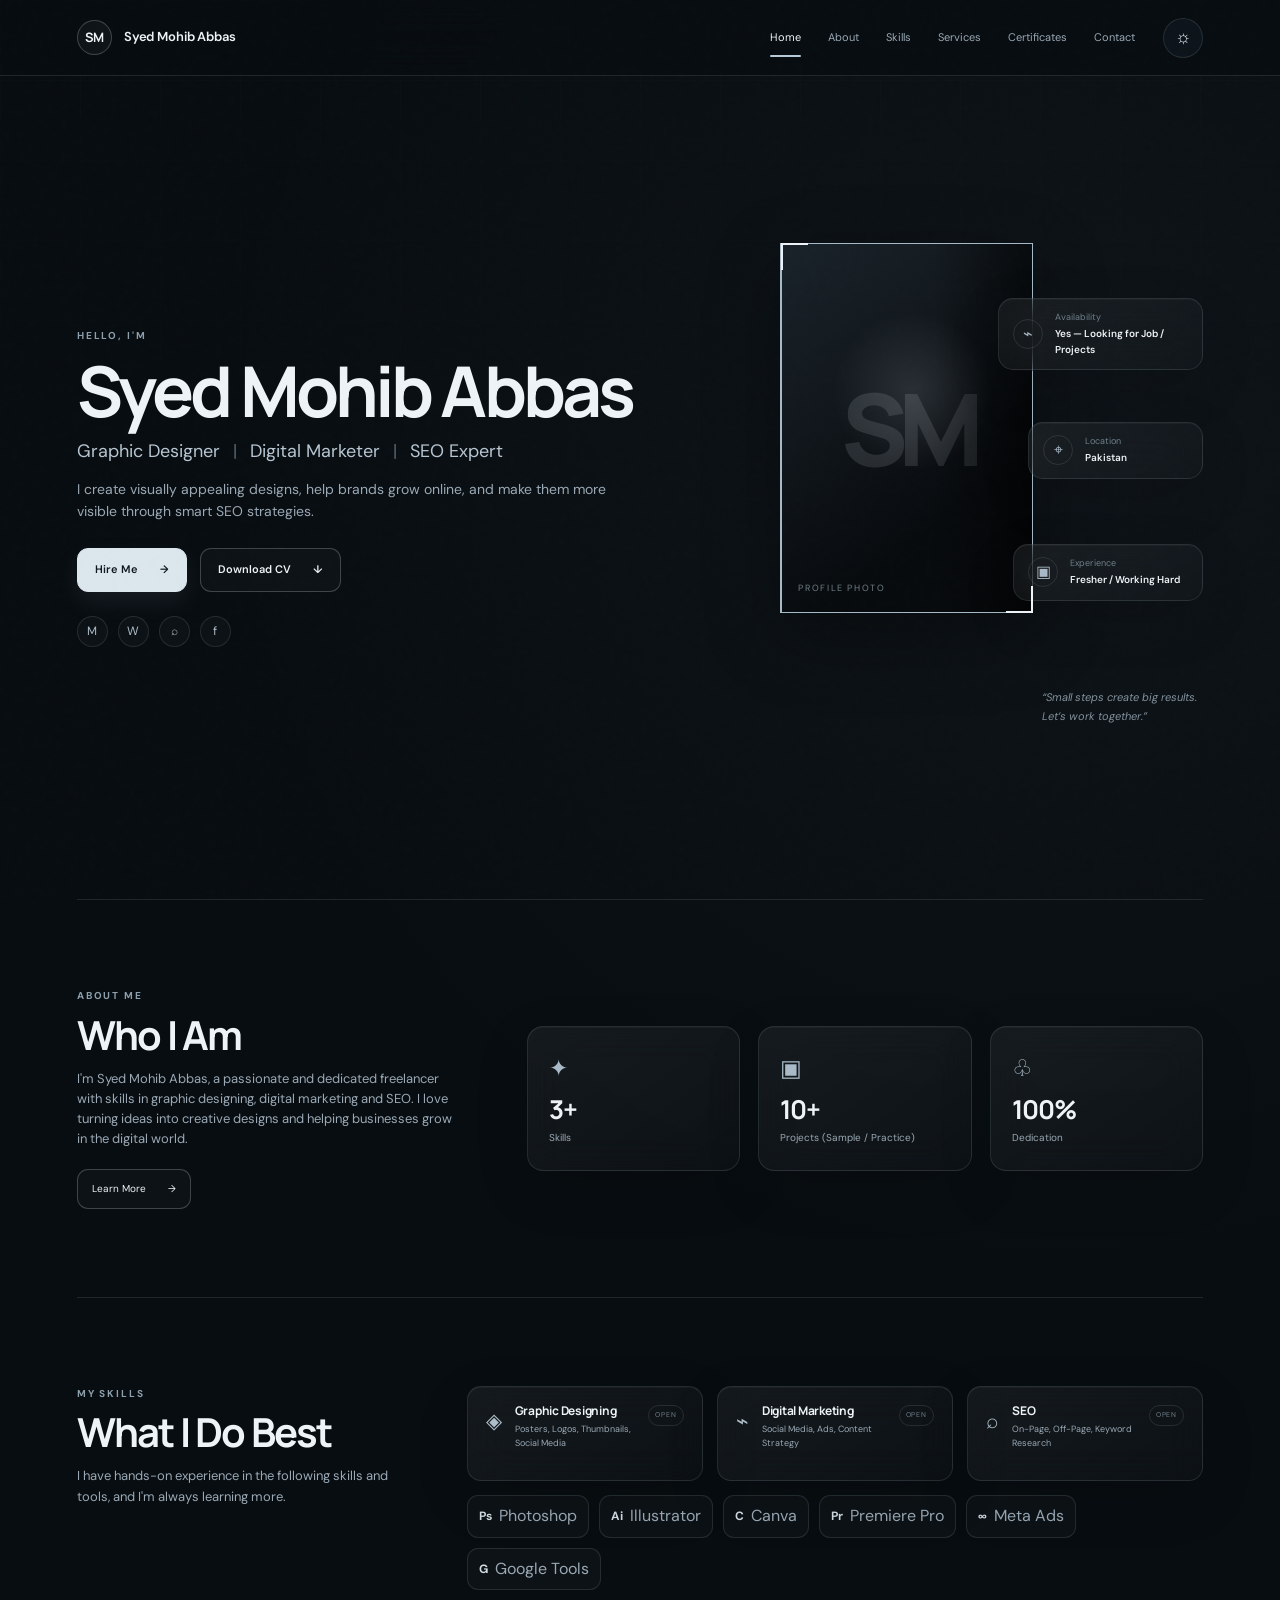
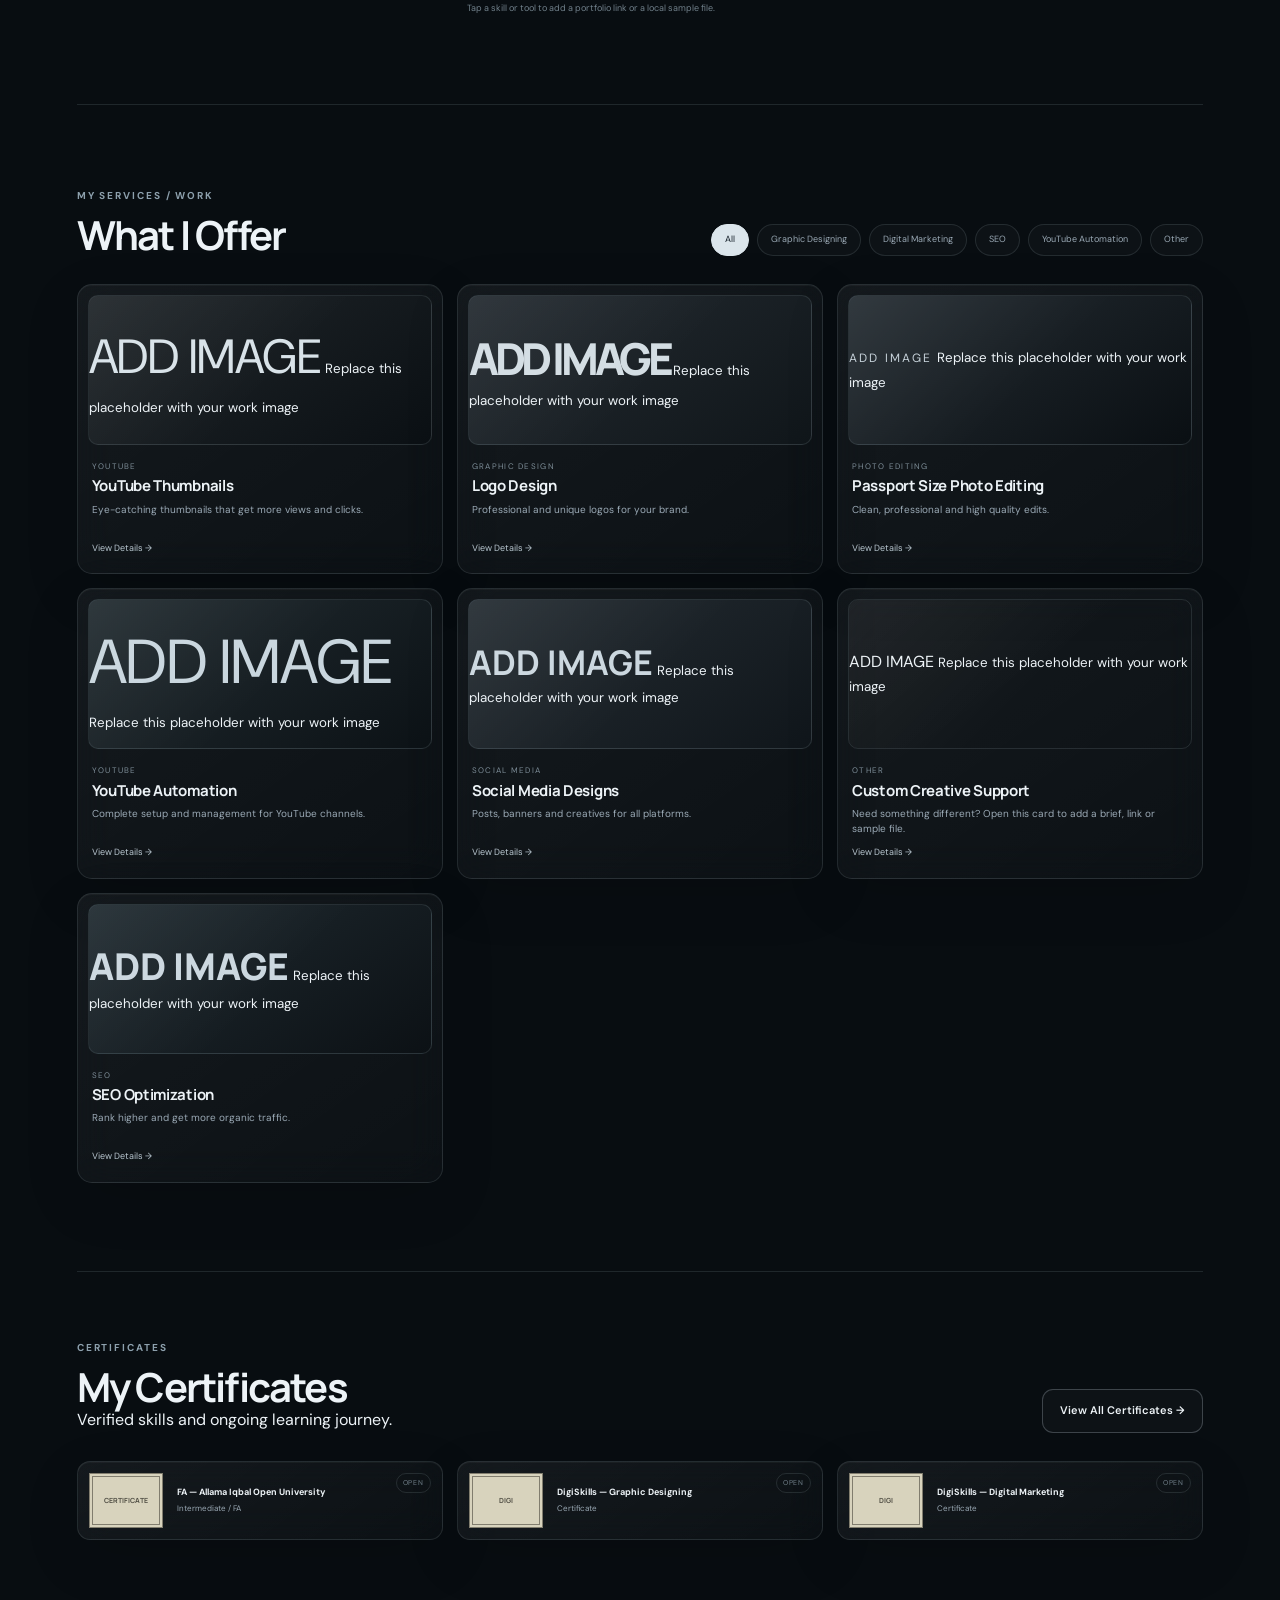
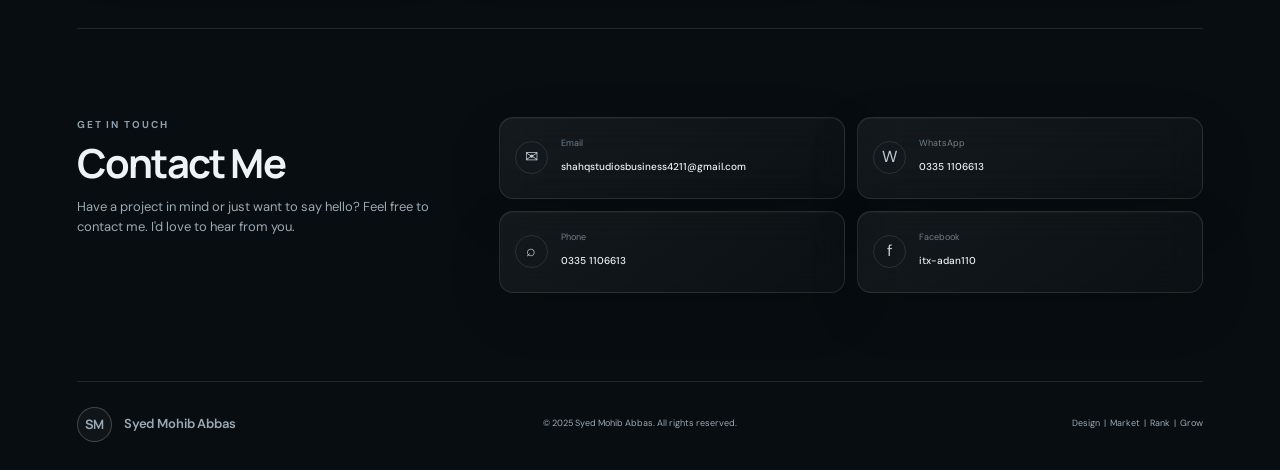
==== index.html @ 64a9a439 "Add files via upload" ====
<!DOCTYPE html>
<html lang="en">
<head>
  <meta charset="UTF-8">
  <meta name="viewport" content="width=device-width, initial-scale=1.0">
  <meta name="description" content="Syed Mohib Abbas — Graphic Designer, Digital Marketer and SEO Expert.">
  <title>Syed Mohib Abbas — Portfolio</title>
  <link rel="preconnect" href="https://fonts.googleapis.com">
  <link rel="preconnect" href="https://fonts.gstatic.com" crossorigin>
  <link href="https://fonts.googleapis.com/css2?family=DM+Sans:wght@400;500;600;700&family=Manrope:wght@500;600;700;800&display=swap" rel="stylesheet">
  <link rel="stylesheet" href="style.css">
</head>
<body>
  <div class="page-noise" aria-hidden="true"></div>

  <header class="site-header" id="top">
    <a class="brand" href="#home" aria-label="Syed Mohib Abbas home">
      <span class="brand-mark">SM</span>
      <span class="brand-name">Syed Mohib Abbas</span>
    </a>

    <nav class="nav" aria-label="Primary navigation">
      <a class="nav-link active" href="#home">Home</a>
      <a class="nav-link" href="#about">About</a>
      <a class="nav-link" href="#skills">Skills</a>
      <a class="nav-link" href="#services">Services</a>
      <a class="nav-link" href="#certificates">Certificates</a>
      <a class="nav-link" href="#contact">Contact</a>
    </nav>

    <button class="theme-toggle magnetic" type="button" aria-label="Switch theme" aria-pressed="false">
      <span class="theme-icon" aria-hidden="true">☼</span>
    </button>

    <button class="menu-toggle" type="button" aria-label="Open menu" aria-expanded="false">
      <span></span><span></span><span></span>
    </button>
  </header>

  <main>
    <section class="hero section" id="home">
      <div class="hero-copy reveal">
        <p class="eyebrow">HELLO, I'M</p>
        <h1>Syed Mohib Abbas</h1>
        <p class="hero-role">Graphic Designer <span>|</span> Digital Marketer <span>|</span> SEO Expert</p>
        <p class="hero-text">
          I create visually appealing designs, help brands grow online,
          and make them more visible through smart SEO strategies.
        </p>

        <div class="hero-actions">
          <a class="btn btn-primary magnetic" href="#contact">Hire Me <span>→</span></a>
          <button class="btn btn-ghost magnetic" id="downloadCV" type="button">Download CV <span>↓</span></button>
        </div>

        <div class="social-row">
          <a class="social magnetic" href="mailto:shahqstudiosbusiness4211@gmail.com" aria-label="Email">M</a>
          <a class="social magnetic" href="https://wa.me/923351106613" target="_blank" rel="noopener" aria-label="WhatsApp">W</a>
          <a class="social magnetic" href="tel:+923351106613" aria-label="Phone">⌕</a>
          <a class="social magnetic" href="https://www.facebook.com/itx-adan110" target="_blank" rel="noopener" aria-label="Facebook">f</a>
        </div>
      </div>

      <div class="hero-visual reveal">
        <div class="portrait-frame">
          <div class="portrait">
            <div class="portrait-initials">SM</div>
            
            <span>PROFILE PHOTO</span>
          </div>
        </div>

        <div class="availability-card glass">
          <div class="mini-icon">⌁</div>
          <div><small>Availability</small><strong>Yes — Looking for Job / Projects</strong></div>
        </div>

        <div class="info-card location glass">
          <div class="mini-icon">⌖</div>
          <div><small>Location</small><strong>Pakistan</strong></div>
        </div>

        <div class="info-card experience glass">
          <div class="mini-icon">▣</div>
          <div><small>Experience</small><strong>Fresher / Working Hard</strong></div>
        </div>

        <p class="quote">“Small steps create big results.<br>Let’s work together.”</p>
      </div>
    </section>

    <section class="section split-section" id="about">
      <div class="section-intro reveal">
        <p class="eyebrow">ABOUT ME</p>
        <h2>Who I Am</h2>
        <p>
          I'm Syed Mohib Abbas, a passionate and dedicated freelancer with
          skills in graphic designing, digital marketing and SEO. I love
          turning ideas into creative designs and helping businesses grow
          in the digital world.
        </p>
        <button class="text-button magnetic" id="learnMore" type="button">Learn More <span>→</span></button>
      </div>

      <div class="stats-grid">
        <article class="stat-card glass reveal">
          <span class="stat-icon">✦</span>
          <strong>3+</strong>
          <small>Skills</small>
        </article>
        <article class="stat-card glass reveal">
          <span class="stat-icon">▣</span>
          <strong>10+</strong>
          <small>Projects (Sample / Practice)</small>
        </article>
        <article class="stat-card glass reveal">
          <span class="stat-icon">♧</span>
          <strong>100%</strong>
          <small>Dedication</small>
        </article>
      </div>
    </section>

    <section class="section skills-section" id="skills">
      <div class="section-intro reveal">
        <p class="eyebrow">MY SKILLS</p>
        <h2>What I Do Best</h2>
        <p>I have hands-on experience in the following skills and tools, and I'm always learning more.</p>
      </div>

      <div class="skills-content">
        <div class="skill-main-grid">
          <article class="skill-card glass reveal skill-action" tabindex="0" role="button" data-skill="Graphic Designing" data-skill-description="Create professional logos, thumbnails, posters and social media creatives." data-skill-link="" data-skill-file="">
            <span class="skill-symbol">◈</span>
            <div><h3>Graphic Designing</h3><p>Posters, Logos, Thumbnails, Social Media</p></div>
          </article>
          <article class="skill-card glass reveal skill-action" tabindex="0" role="button" data-skill="Digital Marketing" data-skill-description="Plan social media, advertising and content workflows for practical brand growth." data-skill-link="" data-skill-file="">
            <span class="skill-symbol">⌁</span>
            <div><h3>Digital Marketing</h3><p>Social Media, Ads, Content Strategy</p></div>
          </article>
          <article class="skill-card glass reveal skill-action" tabindex="0" role="button" data-skill="SEO" data-skill-description="Work with on-page SEO, off-page basics, keyword research and search visibility." data-skill-link="" data-skill-file="">
            <span class="skill-symbol">⌕</span>
            <div><h3>SEO</h3><p>On-Page, Off-Page, Keyword Research</p></div>
          </article>
        </div>

        <div class="tool-list reveal" aria-label="Tools">
          <button class="tool-chip tool-action" type="button" data-tool="Photoshop"><b>Ps</b> Photoshop</button>
          <button class="tool-chip tool-action" type="button" data-tool="Illustrator"><b>Ai</b> Illustrator</button>
          <button class="tool-chip tool-action" type="button" data-tool="Canva"><b>C</b> Canva</button>
          <button class="tool-chip tool-action" type="button" data-tool="Premiere Pro"><b>Pr</b> Premiere Pro</button>
          <button class="tool-chip tool-action" type="button" data-tool="Meta Ads"><b>∞</b> Meta Ads</button>
          <button class="tool-chip tool-action" type="button" data-tool="Google Tools"><b>G</b> Google Tools</button>
        </div>
        <div class="skills-note reveal">Tap a skill or tool to add a portfolio link or a local sample file.</div>
        </div>
      </div>
    </section>

    <section class="section services-section" id="services">
      <div class="section-heading reveal">
        <div>
          <p class="eyebrow">MY SERVICES / WORK</p>
          <h2>What I Offer</h2>
        </div>
        <div class="filter-row" role="tablist" aria-label="Service filters">
          <button class="filter active magnetic" data-filter="all">All</button>
          <button class="filter magnetic" data-filter="graphic">Graphic Designing</button>
          <button class="filter magnetic" data-filter="marketing">Digital Marketing</button>
          <button class="filter magnetic" data-filter="seo">SEO</button>
          <button class="filter magnetic" data-filter="youtube">YouTube Automation</button>
          <button class="filter magnetic" data-filter="other">Other</button>
        </div>
      </div>

      <div class="service-grid">
        <article class="service-card glass reveal" data-category="youtube">
          <div class="service-media youtube-media" data-image-slot="assets/services/youtube-thumbnails.jpg">
            <div class="media-placeholder">
              <span>ADD IMAGE</span>
              <small>Replace this placeholder with your work image</small>
            </div>
          </div>
          <p class="card-label">YOUTUBE</p>
          <h3>YouTube Thumbnails</h3>
          <p>Eye-catching thumbnails that get more views and clicks.</p>
          <button class="card-link magnetic" data-service="YouTube Thumbnails">View Details →</button>
        </article>

        <article class="service-card glass reveal" data-category="graphic">
          <div class="service-media logo-media" data-image-slot="assets/services/logo-design.jpg">
            <div class="media-placeholder">
              <span>ADD IMAGE</span>
              <small>Replace this placeholder with your work image</small>
            </div>
          </div>
          <p class="card-label">GRAPHIC DESIGN</p>
          <h3>Logo Design</h3>
          <p>Professional and unique logos for your brand.</p>
          <button class="card-link magnetic" data-service="Logo Design">View Details →</button>
        </article>

        <article class="service-card glass reveal" data-category="graphic">
          <div class="service-media portrait-media" data-image-slot="assets/services/photo-editing.jpg">
            <div class="media-placeholder">
              <span>ADD IMAGE</span>
              <small>Replace this placeholder with your work image</small>
            </div>
          </div>
          <p class="card-label">PHOTO EDITING</p>
          <h3>Passport Size Photo Editing</h3>
          <p>Clean, professional and high quality edits.</p>
          <button class="card-link magnetic" data-service="Passport Size Photo Editing">View Details →</button>
        </article>

        <article class="service-card glass reveal" data-category="youtube">
          <div class="service-media automation-media" data-image-slot="assets/services/youtube-automation.jpg">
            <div class="media-placeholder">
              <span>ADD IMAGE</span>
              <small>Replace this placeholder with your work image</small>
            </div>
          </div>
          <p class="card-label">YOUTUBE</p>
          <h3>YouTube Automation</h3>
          <p>Complete setup and management for YouTube channels.</p>
          <button class="card-link magnetic" data-service="YouTube Automation">View Details →</button>
        </article>

        <article class="service-card glass reveal" data-category="marketing">
          <div class="service-media social-media" data-image-slot="assets/services/social-media-designs.jpg">
            <div class="media-placeholder">
              <span>ADD IMAGE</span>
              <small>Replace this placeholder with your work image</small>
            </div>
          </div>
          <p class="card-label">SOCIAL MEDIA</p>
          <h3>Social Media Designs</h3>
          <p>Posts, banners and creatives for all platforms.</p>
          <button class="card-link magnetic" data-service="Social Media Designs">View Details →</button>
        </article>

        <article class="service-card glass reveal" data-category="other">
          <div class="service-media other-media" data-image-slot="assets/services/custom-creative.jpg">
            <div class="media-placeholder">
              <span>ADD IMAGE</span>
              <small>Replace this placeholder with your work image</small>
            </div>
          </div>
          <p class="card-label">OTHER</p>
          <h3>Custom Creative Support</h3>
          <p>Need something different? Open this card to add a brief, link or sample file.</p>
          <button class="card-link magnetic" data-service="Custom Creative Support">View Details →</button>
        </article>

        <article class="service-card glass reveal" data-category="seo">
          <div class="service-media seo-media" data-image-slot="assets/services/seo-optimization.jpg">
            <div class="media-placeholder">
              <span>ADD IMAGE</span>
              <small>Replace this placeholder with your work image</small>
            </div>
          </div>
          <p class="card-label">SEO</p>
          <h3>SEO Optimization</h3>
          <p>Rank higher and get more organic traffic.</p>
          <button class="card-link magnetic" data-service="SEO Optimization">View Details →</button>
        </article>
      </div>
    </section>

    <section class="section certificates-section" id="certificates">
      <div class="section-heading reveal">
        <div>
          <p class="eyebrow">CERTIFICATES</p>
          <h2>My Certificates</h2>
          <p>Verified skills and ongoing learning journey.</p>
        </div>
        <button class="btn btn-ghost magnetic" id="viewCertificates" type="button">View All Certificates →</button>
      </div>

      <div class="certificate-grid">
        <article class="certificate glass reveal certificate-action" tabindex="0" role="button" data-certificate="FA — Allama Iqbal Open University" data-certificate-info="Intermediate / FA" data-file="assets/certificates/fa-allama-iqbal-open-university.jpg"><div class="certificate-paper">CERTIFICATE</div><div><b>FA — Allama Iqbal Open University</b><small>Intermediate / FA</small></div></article>
        <article class="certificate glass reveal certificate-action" tabindex="0" role="button" data-certificate="DigiSkills — Graphic Designing" data-certificate-info="Graphic Designing" data-file="assets/certificates/digiskills-graphic-designing.jpg"><div class="certificate-paper">DIGI</div><div><b>DigiSkills — Graphic Designing</b><small>Certificate</small></div></article>
        <article class="certificate glass reveal certificate-action" tabindex="0" role="button" data-certificate="DigiSkills — Digital Marketing" data-certificate-info="Digital Marketing" data-file="assets/certificates/digiskills-digital-marketing.jpg"><div class="certificate-paper">DIGI</div><div><b>DigiSkills — Digital Marketing</b><small>Certificate</small></div></article>
      </div>
    </section>

    <section class="section contact-section" id="contact">
      <div class="section-intro reveal">
        <p class="eyebrow">GET IN TOUCH</p>
        <h2>Contact Me</h2>
        <p>Have a project in mind or just want to say hello? Feel free to contact me. I'd love to hear from you.</p>
      </div>

      <div class="contact-list">
        <a class="contact-item glass magnetic reveal" href="mailto:shahqstudiosbusiness4211@gmail.com">
          <span class="contact-icon">✉</span><span><small>Email</small><b>shahqstudiosbusiness4211@gmail.com</b></span>
        </a>
        <a class="contact-item glass magnetic reveal" href="https://wa.me/923351106613" target="_blank" rel="noopener">
          <span class="contact-icon">W</span><span><small>WhatsApp</small><b>0335 1106613</b></span>
        </a>
        <a class="contact-item glass magnetic reveal" href="tel:+923351106613">
          <span class="contact-icon">⌕</span><span><small>Phone</small><b>0335 1106613</b></span>
        </a>
        <a class="contact-item glass magnetic reveal" href="https://www.facebook.com/itx-adan110" target="_blank" rel="noopener">
          <span class="contact-icon">f</span><span><small>Facebook</small><b>itx-adan110</b></span>
        </a>
      </div>
    </section>
    <input id="hiddenFileInput" type="file" hidden>
  </main>

  <footer class="footer">
    <a class="brand" href="#top"><span class="brand-mark">SM</span><span class="brand-name">Syed Mohib Abbas</span></a>
    <p>© 2025 Syed Mohib Abbas. All rights reserved.</p>
    <span>Design&nbsp; | &nbsp;Market&nbsp; | &nbsp;Rank&nbsp; | &nbsp;Grow</span>
  </footer>

  <button class="back-top magnetic" type="button" aria-label="Back to top">↑</button>

  <div class="modal" id="serviceModal" aria-hidden="true">
    <div class="modal-backdrop"></div>
    <div class="modal-box glass portfolio-viewer-box" role="dialog" aria-modal="true">
      <button class="modal-close" type="button" aria-label="Close">×</button>
      <p class="eyebrow" id="modalKicker">SERVICE</p>
      <h2 id="modalTitle">Service</h2>
      <p id="modalText">Explore the available work, links and files.</p>
      <div id="modalSubsections" class="modal-subsections"></div>
      <div id="modalResources" class="resource-actions"></div>
    </div>
  </div>

  <div class="modal" id="certificateModal" aria-hidden="true">
    <div class="modal-backdrop"></div>
    <div class="modal-box glass certificate-modal-box" role="dialog" aria-modal="true">
      <button class="modal-close" type="button" aria-label="Close">×</button>
      <p class="eyebrow">CERTIFICATES</p>
      <h2>Certificate Gallery</h2>
      <p>Tap a certificate to open it. Replace the placeholder file path in the HTML with your own certificate.</p>
      <div class="certificate-gallery" id="certificateGallery"></div>
    </div>
  </div>

  <div class="modal" id="fileViewerModal" aria-hidden="true">
    <div class="modal-backdrop"></div>
    <div class="modal-box glass file-viewer-box" role="dialog" aria-modal="true">
      <button class="modal-close" type="button" aria-label="Close">×</button>
      <p class="eyebrow" id="fileViewerKicker">PORTFOLIO FILE</p>
      <h2 id="fileViewerTitle">Preview</h2>
      <div id="fileViewerBody" class="file-viewer-body"></div>
      <div class="modal-actions"><a class="btn btn-primary" id="fileOpenExternal" href="#" target="_blank" rel="noopener">Open original ↗</a></div>
    </div>
  </div>

  <script src="script.js"></script>

</body>
</html>
---- style.css ----
:root{
  --bg:#080d11;
  --bg-soft:#0d141a;
  --surface:rgba(18,27,34,.66);
  --surface-strong:rgba(20,30,38,.88);
  --line:rgba(194,211,224,.13);
  --line-strong:rgba(211,226,238,.24);
  --text:#edf3f7;
  --muted:#9aa9b5;
  --muted-2:#71808b;
  --accent:#b8c9d7;
  --accent-strong:#dbe7ef;
  --shadow:0 22px 70px rgba(0,0,0,.32);
  --radius:18px;
  --ease:cubic-bezier(.22,.75,.2,1);
}
[data-theme="light"]{
  --bg:#edf0f2;
  --bg-soft:#e5e9ec;
  --surface:rgba(255,255,255,.62);
  --surface-strong:rgba(255,255,255,.9);
  --line:rgba(20,31,39,.12);
  --line-strong:rgba(20,31,39,.22);
  --text:#11191f;
  --muted:#53616b;
  --muted-2:#71808a;
  --accent:#41515d;
  --accent-strong:#17232c;
  --shadow:0 22px 60px rgba(20,30,35,.13);
}
*{box-sizing:border-box;margin:0;padding:0}
html{scroll-behavior:smooth}
body{
  min-height:100vh;
  background:
    radial-gradient(circle at 82% 12%,rgba(157,179,195,.045),transparent 25%),
    var(--bg);
  color:var(--text);
  font-family:"DM Sans",sans-serif;
  line-height:1.55;
  overflow-x:hidden;
  transition:background .5s ease,color .5s ease;
}
body::before{
  content:"";
  position:fixed;inset:0;pointer-events:none;z-index:-2;
  background-image:linear-gradient(rgba(255,255,255,.012) 1px,transparent 1px),linear-gradient(90deg,rgba(255,255,255,.012) 1px,transparent 1px);
  background-size:80px 80px;
  mask-image:linear-gradient(to bottom,black,transparent 80%);
}
.page-noise{position:fixed;inset:0;pointer-events:none;opacity:.035;z-index:50;background-image:url("data:image/svg+xml,%3Csvg viewBox='0 0 160 160' xmlns='http://www.w3.org/2000/svg'%3E%3Cfilter id='n'%3E%3CfeTurbulence type='fractalNoise' baseFrequency='.8' numOctaves='4' stitchTiles='stitch'/%3E%3C/filter%3E%3Crect width='100%25' height='100%25' filter='url(%23n)' opacity='.35'/%3E%3C/svg%3E")}
a{text-decoration:none;color:inherit}
button{font:inherit;color:inherit}
.site-header{
  position:sticky;top:0;z-index:40;height:76px;
  display:flex;align-items:center;gap:28px;
  padding:0 max(6vw,32px);
  border-bottom:1px solid var(--line);
  background:rgba(8,13,17,.78);
  backdrop-filter:blur(20px);
}
[data-theme="light"] .site-header{background:rgba(237,240,242,.78)}
.brand{display:flex;align-items:center;gap:12px;white-space:nowrap}
.brand-mark{
  width:35px;height:35px;border-radius:50%;
  display:grid;place-items:center;
  border:1px solid var(--line-strong);
  background:rgba(255,255,255,.035);
  font:700 13px/1 "Manrope",sans-serif;
  letter-spacing:-.04em;
}
.brand-name{font-size:13px;font-weight:600;letter-spacing:-.01em}
.nav{margin-left:auto;display:flex;align-items:center;gap:27px}
.nav-link{position:relative;font-size:11px;color:var(--muted);padding:28px 0;transition:color .25s ease}
.nav-link:hover,.nav-link.active{color:var(--text)}
.nav-link.active::after{content:"";position:absolute;left:0;right:0;bottom:17px;height:2px;border-radius:99px;background:var(--accent)}
.theme-toggle,.menu-toggle{
  border:1px solid var(--line);background:var(--surface);backdrop-filter:blur(14px);
  cursor:pointer;transition:transform .3s var(--ease),border-color .3s ease,background .3s ease;
}
.theme-toggle{width:40px;height:40px;border-radius:50%;display:grid;place-items:center;font-size:18px}
.theme-toggle:hover{border-color:var(--line-strong);transform:rotate(12deg) translateY(-2px)}
.theme-icon{display:block;transition:transform .45s var(--ease)}
.menu-toggle{display:none;width:42px;height:42px;border-radius:12px;padding:10px}
.menu-toggle span{display:block;height:1px;background:var(--text);margin:5px 0}
.section{width:min(1180px,88%);margin:0 auto;padding:88px 0;border-bottom:1px solid var(--line)}
.hero{min-height:calc(100vh - 76px);display:grid;grid-template-columns:1.08fr .92fr;align-items:center;gap:70px;padding-top:70px;padding-bottom:70px}
.eyebrow{font-size:10px;letter-spacing:.19em;color:#8da0ad;font-weight:700;margin-bottom:9px}
h1,h2,h3{font-family:"Manrope",sans-serif;line-height:1.08}
h1{font-size:clamp(42px,6vw,70px);letter-spacing:-.055em;margin-bottom:10px}
h2{font-size:clamp(28px,3.4vw,40px);letter-spacing:-.045em}
h3{font-size:15px;letter-spacing:-.02em}
.hero-role{font-size:18px;color:#b7c6d2;margin-bottom:13px}
.hero-role span{color:#53626d;margin:0 8px}
.hero-text{max-width:590px;color:var(--muted);font-size:14px}
.hero-actions{display:flex;gap:13px;margin-top:25px}
.btn,.text-button,.card-link{
  display:inline-flex;align-items:center;justify-content:center;gap:22px;
  border-radius:11px;cursor:pointer;transition:transform .25s var(--ease),border-color .25s ease,background .25s ease,box-shadow .25s ease;
}
.btn{min-height:44px;padding:0 17px;border:1px solid var(--line-strong);font-size:11px;font-weight:600}
.btn-primary{background:#dce7ed;color:#11191f;border-color:#dce7ed;box-shadow:0 10px 25px rgba(191,211,224,.08)}
.btn-primary:hover{transform:translateY(-3px);box-shadow:0 15px 32px rgba(191,211,224,.14)}
.btn-ghost{background:rgba(255,255,255,.025)}
.btn-ghost:hover,.text-button:hover{background:rgba(255,255,255,.055);border-color:var(--line-strong);transform:translateY(-3px)}
.btn:active,.text-button:active,.card-link:active,.magnetic:active{transform:scale(.96)}
.social-row{display:flex;gap:10px;margin-top:24px}
.social{width:31px;height:31px;border-radius:50%;border:1px solid var(--line);display:grid;place-items:center;color:#aebdc8;background:rgba(255,255,255,.025);font-size:12px;transition:all .25s var(--ease)}
.social:hover{border-color:var(--line-strong);color:var(--text);transform:translateY(-4px);background:rgba(255,255,255,.06)}
.hero-visual{position:relative;min-height:500px}
.portrait-frame{
  position:absolute;top:5px;left:13%;width:52%;height:74%;
  border:1px solid #a7bac8;border-left-width:2px;
  box-shadow:var(--shadow);
}
.portrait-frame::before,.portrait-frame::after{content:"";position:absolute;width:25px;height:25px;border-color:var(--accent-strong);z-index:2}
.portrait-frame::before{top:-1px;left:-1px;border-top:2px solid;border-left:2px solid}
.portrait-frame::after{bottom:-1px;right:-1px;border-bottom:2px solid;border-right:2px solid}
.portrait{height:100%;display:grid;place-items:center;background:linear-gradient(145deg,#1a232a,#080b0e 72%);overflow:hidden;position:relative}
.portrait::after{content:"";position:absolute;inset:0;background:radial-gradient(circle at 52% 40%,rgba(210,224,233,.13),transparent 31%),linear-gradient(90deg,transparent 60%,rgba(0,0,0,.55))}
.portrait-initials{font:800 100px/1 "Manrope";color:rgba(225,235,241,.13);letter-spacing:-.1em}
.portrait span{position:absolute;bottom:16px;left:16px;font-size:9px;letter-spacing:.18em;color:#71808b;z-index:3}
.glass{
  background:linear-gradient(145deg,rgba(255,255,255,.055),rgba(255,255,255,.018));
  border:1px solid var(--line);
  box-shadow:0 18px 55px rgba(0,0,0,.12),inset 0 1px 0 rgba(255,255,255,.035);
  backdrop-filter:blur(18px);
  -webkit-backdrop-filter:blur(18px);
}
.availability-card,.info-card{position:absolute;display:flex;gap:12px;align-items:center;padding:12px 14px;border-radius:15px}
.availability-card{top:60px;right:0;width:205px}
.location{top:184px;right:0;width:175px}
.experience{top:306px;right:0;width:190px}
.mini-icon{width:30px;height:30px;flex:0 0 30px;border-radius:50%;display:grid;place-items:center;border:1px solid var(--line);color:#a9bac6}
.info-card small,.availability-card small,.contact-item small{display:block;color:#6f808c;font-size:9px;margin-bottom:2px}
.info-card strong,.availability-card strong{display:block;font-size:10px;font-weight:600}
.quote{position:absolute;right:6px;bottom:12px;color:#83929d;font-size:11px;font-style:italic;line-height:1.7}
.split-section{display:grid;grid-template-columns:.9fr 1.6fr;gap:70px;align-items:center}
.section-intro>p:not(.eyebrow){max-width:510px;color:var(--muted);font-size:13px;margin-top:13px}
.text-button{margin-top:20px;border:1px solid var(--line-strong);background:rgba(255,255,255,.025);padding:11px 14px;font-size:10px}
.stats-grid{display:grid;grid-template-columns:repeat(3,1fr);gap:18px}
.stat-card{min-height:145px;border-radius:16px;padding:21px;display:flex;flex-direction:column;justify-content:center}
.stat-icon{font-size:23px;color:#a8bac7;margin-bottom:10px}
.stat-card strong{font:700 26px/1 "Manrope";letter-spacing:-.04em}
.stat-card small{color:var(--muted);font-size:10px;margin-top:8px}
.skills-section{display:grid;grid-template-columns:.75fr 1.65fr;gap:55px}
.skill-main-grid{display:grid;grid-template-columns:repeat(3,1fr);gap:14px}
.skill-card{min-height:95px;border-radius:14px;padding:18px;display:flex;gap:13px;align-items:flex-start;transition:transform .35s var(--ease),border-color .3s ease}
.skill-card:hover,.service-card:hover,.certificate:hover,.contact-item:hover,.stat-card:hover{transform:translateY(-6px);border-color:var(--line-strong)}
.skill-symbol{font-size:21px;color:#aebfca}
.skill-card h3{font-size:12px;margin-bottom:5px}
.skill-card p{font-size:9px;color:var(--muted)}
.tool-list{display:flex;flex-wrap:wrap;gap:10px;margin-top:14px}
.tool-chip{display:flex;align-items:center;gap:7px;border:1px solid var(--line);background:rgba(255,255,255,.025);border-radius:11px;padding:8px 11px;font-size:10px;color:var(--muted);transition:all .25s ease}
.tool-chip:hover{border-color:var(--line-strong);color:var(--text);transform:translateY(-2px)}
.tool-chip b{font-size:12px;color:#d2dde4}
.services-section{padding-top:83px}
.section-heading{display:flex;justify-content:space-between;align-items:flex-end;gap:30px;margin-bottom:28px}
.filter-row{display:flex;flex-wrap:wrap;justify-content:flex-end;gap:8px}
.filter{border:1px solid var(--line);background:rgba(255,255,255,.025);color:var(--muted);border-radius:999px;padding:8px 13px;font-size:9px;cursor:pointer;transition:all .25s ease}
.filter:hover,.filter.active{color:#152029;background:#dbe5eb;border-color:#dbe5eb}
.service-grid{display:grid;grid-template-columns:repeat(3,1fr);gap:14px}
.service-card{border-radius:15px;padding:10px 10px 15px;overflow:hidden;transition:transform .4s var(--ease),border-color .3s ease,opacity .3s ease}
.service-card.is-hidden{display:none}
.service-media{height:150px;border-radius:10px;display:grid;place-items:center;margin-bottom:15px;overflow:hidden;position:relative;border:1px solid var(--line)}
.service-media::after{content:"";position:absolute;inset:0;background:linear-gradient(135deg,rgba(255,255,255,.06),transparent 55%)}
.youtube-media{background:linear-gradient(145deg,#20262a,#0b1014)}
.youtube-media span{font-size:48px;color:#d8e2e8}
.logo-media{background:linear-gradient(145deg,#242b31,#10161a)}
.logo-media span{font:800 44px "Manrope";letter-spacing:-.1em;color:#d3dde3}
.portrait-media{background:linear-gradient(145deg,#252d33,#0a0f13)}
.portrait-media span{font-size:12px;letter-spacing:.18em;color:#c4d0d8}
.automation-media{background:linear-gradient(145deg,#222c31,#0c1216)}
.automation-media span{font-size:62px;color:#c9d6de}
.social-media{background:linear-gradient(145deg,#252d33,#10161b)}
.social-media span{font:700 34px "Manrope";color:#cbd7df}
.seo-media{background:linear-gradient(145deg,#202b31,#0c1115)}
.seo-media span{font:800 37px "Manrope";color:#cbd7df}
.card-label{font-size:8px;letter-spacing:.16em;color:#7d8d98;margin:0 4px 6px}
.service-card h3{margin:0 4px 7px}
.service-card>p:not(.card-label){font-size:10px;color:var(--muted);margin:0 4px;min-height:32px}
.card-link{border:0;background:transparent;padding:8px 4px 0;font-size:9px;color:#b9c7d0}
.card-link:hover{gap:28px;color:var(--text)}
.certificates-section{padding-top:68px}
.certificate-grid{display:grid;grid-template-columns:repeat(3,1fr);gap:14px;margin-top:23px}
.certificate{display:flex;align-items:center;gap:14px;padding:11px;border-radius:13px;transition:transform .35s var(--ease),border-color .3s ease}
.certificate-paper{height:55px;width:74px;flex:0 0 74px;display:grid;place-items:center;background:#d8d3bd;color:#514f45;font:700 7px "Manrope";border:4px double #817d6e}
.certificate b{display:block;font-size:9px;line-height:1.4}
.certificate small{display:block;color:var(--muted);font-size:8px;margin-top:4px}
.contact-section{display:grid;grid-template-columns:.8fr 1.6fr;gap:70px;border-bottom:0}
.contact-list{display:grid;grid-template-columns:1fr 1fr;gap:12px}
.contact-item{min-height:82px;border-radius:14px;padding:15px;display:flex;align-items:center;gap:13px;transition:transform .35s var(--ease),border-color .3s ease}
.contact-icon{width:33px;height:33px;border:1px solid var(--line);border-radius:50%;display:grid;place-items:center;color:#c1ced7}
.contact-item b{font-size:10px;font-weight:500;word-break:break-word}
.footer{width:88%;max-width:1180px;margin:auto;padding:25px 0 28px;border-top:1px solid var(--line);display:grid;grid-template-columns:1fr 1fr 1fr;align-items:center;font-size:9px;color:var(--muted)}
.footer p{text-align:center}
.footer>span{text-align:right}
.back-top{position:fixed;right:22px;bottom:20px;width:40px;height:40px;border:1px solid var(--line-strong);border-radius:50%;background:var(--surface-strong);backdrop-filter:blur(14px);cursor:pointer;z-index:30;opacity:0;transform:translateY(15px);pointer-events:none;transition:all .3s var(--ease)}
.back-top.show{opacity:1;transform:none;pointer-events:auto}
.modal{position:fixed;inset:0;z-index:100;display:grid;place-items:center;opacity:0;visibility:hidden;transition:opacity .25s ease,visibility .25s ease}
.modal.open{opacity:1;visibility:visible}
.modal-backdrop{position:absolute;inset:0;background:rgba(0,0,0,.66);backdrop-filter:blur(8px)}
.modal-box{position:relative;width:min(470px,90%);padding:35px;border-radius:22px;transform:translateY(20px) scale(.97);transition:transform .35s var(--ease)}
.modal.open .modal-box{transform:none}
.modal-box h2{margin-bottom:12px}
.modal-box>p:not(.eyebrow){color:var(--muted);font-size:12px;margin-bottom:22px}
.modal-close{position:absolute;top:13px;right:15px;border:0;background:transparent;font-size:25px;cursor:pointer;color:var(--muted)}
.reveal{opacity:0;transform:translateY(18px);transition:opacity .7s var(--ease),transform .7s var(--ease)}
.reveal.visible{opacity:1;transform:none}
@media (max-width:900px){
  .site-header{padding:0 5%;gap:15px}
  .nav{position:fixed;top:76px;left:5%;right:5%;display:grid;gap:0;padding:10px;border:1px solid var(--line);border-radius:16px;background:rgba(12,18,23,.95);backdrop-filter:blur(20px);transform:translateY(-15px);opacity:0;pointer-events:none;transition:.3s var(--ease)}
  [data-theme="light"] .nav{background:rgba(245,247,248,.96)}
  .nav.open{transform:none;opacity:1;pointer-events:auto}
  .nav-link{padding:13px 14px}
  .nav-link.active::after{display:none}
  .menu-toggle{display:block}
  .theme-toggle{margin-left:auto}
  .hero{grid-template-columns:1fr;gap:35px;padding-top:65px}
  .hero-visual{min-height:450px}
  .portrait-frame{left:8%;width:57%;height:76%}
  .split-section,.skills-section,.contact-section{grid-template-columns:1fr;gap:35px}
  .service-grid{grid-template-columns:repeat(2,1fr)}
  .section-heading{align-items:flex-start;flex-direction:column}
  .filter-row{justify-content:flex-start}
}
@media (max-width:600px){
  .section{width:90%;padding:68px 0}
  .brand-name{font-size:11px}
  .hero{padding-top:45px}
  h1{font-size:40px}
  .hero-role{font-size:14px}
  .hero-visual{min-height:405px}
  .portrait-frame{left:0;width:66%;height:76%}
  .availability-card{right:0;top:30px;width:174px}
  .location{right:0;top:145px;width:155px}
  .experience{right:0;top:255px;width:170px}
  .quote{right:0;bottom:2px;font-size:9px}
  .stats-grid,.skill-main-grid,.service-grid,.certificate-grid,.contact-list{grid-template-columns:1fr}
  .stats-grid{gap:10px}
  .stat-card{min-height:115px}
  .skill-main-grid{gap:10px}
  .service-media{height:180px}
  .footer{width:90%;grid-template-columns:1fr;gap:12px;text-align:center}
  .footer p,.footer>span{text-align:center}
  .footer .brand{justify-content:center}
  .filter-row{gap:6px}
  .filter{font-size:8px;padding:7px 10px}
}
@media (prefers-reduced-motion:reduce){
  *,*::before,*::after{scroll-behavior:auto!important;transition-duration:.01ms!important;animation-duration:.01ms!important}
}


/* =========================================================
   WORKABLE INTERACTION UI
========================================================= */

.skill-action,
.certificate-action {
  cursor: pointer;
  outline: none;
}

.skill-action:focus-visible,
.certificate-action:focus-visible,
.tool-action:focus-visible {
  border-color: var(--line-strong);
  box-shadow: 0 0 0 3px rgba(190,208,220,.10);
}

.skill-action::after,
.certificate-action::after {
  content: "OPEN";
  margin-left: auto;
  align-self: flex-start;
  font-size: 7px;
  letter-spacing: .12em;
  color: var(--muted-2);
  border: 1px solid var(--line);
  border-radius: 999px;
  padding: 4px 6px;
}

.skill-action {
  position: relative;
}

.skill-action:hover::after,
.certificate-action:hover::after {
  color: var(--text);
  border-color: var(--line-strong);
}

.tool-action {
  cursor: pointer;
  font: inherit;
}

.skills-note {
  margin-top: 12px;
  color: var(--muted-2);
  font-size: 9px;
}

.field-label {
  display: block;
  color: var(--muted);
  font-size: 9px;
  margin: 14px 0 6px;
}

.field-row {
  display: flex;
  gap: 8px;
}

.modal-tools input[type="url"] {
  width: 100%;
  min-width: 0;
  height: 42px;
  border: 1px solid var(--line);
  border-radius: 10px;
  outline: none;
  padding: 0 12px;
  color: var(--text);
  background: rgba(255,255,255,.035);
  font: 11px "DM Sans", sans-serif;
}

.modal-tools input[type="url"]:focus {
  border-color: var(--line-strong);
}

.modal-tools input[type="file"] {
  width: 100%;
  padding: 9px;
  border: 1px dashed var(--line-strong);
  border-radius: 10px;
  color: var(--muted);
  background: rgba(255,255,255,.025);
  font-size: 9px;
}

.file-preview {
  margin-top: 8px;
  padding: 9px 11px;
  border-radius: 9px;
  border: 1px solid var(--line);
  color: var(--muted-2);
  font-size: 9px;
  word-break: break-word;
}

.modal-actions {
  display: flex;
  gap: 9px;
  margin-top: 20px;
  flex-wrap: wrap;
}

.certificate-modal-box {
  width: min(760px, 94%);
}

.certificate-gallery {
  display: grid;
  grid-template-columns: repeat(2, 1fr);
  gap: 12px;
  margin-top: 20px;
}

.certificate-placeholder {
  min-height: 190px;
  border: 1px solid var(--line);
  border-radius: 13px;
  background:
    linear-gradient(145deg, rgba(255,255,255,.055), rgba(255,255,255,.015));
  display: flex;
  flex-direction: column;
  align-items: center;
  justify-content: center;
  text-align: center;
  padding: 20px;
  position: relative;
  overflow: hidden;
}

.certificate-placeholder::before {
  content: "";
  position: absolute;
  inset: 14px;
  border: 1px solid rgba(206,218,226,.22);
  pointer-events: none;
}

.certificate-placeholder span {
  font: 800 18px "Manrope";
  letter-spacing: -.03em;
  color: #cbd7df;
}

.certificate-placeholder small {
  color: var(--muted);
  font-size: 9px;
  margin-top: 8px;
  max-width: 220px;
}

.pressed {
  transform: scale(.96) !important;
}

@media (max-width: 600px) {
  .certificate-gallery {
    grid-template-columns: 1fr;
  }

  .field-row {
    flex-direction: column;
  }

  .skill-action::after,
  .certificate-action::after {
    display: none;
  }
}

.file-viewer-box{
  width:min(900px,94%);
  max-height:90vh;
  overflow:auto
}

.file-viewer-body{
  margin-top:16px;
  min-height:100px;
  display:grid;
  place-items:center;
  border:1px solid var(--line);
  border-radius:14px;
  overflow:hidden;
  background:rgba(0,0,0,.16)
}

.file-preview-image{
  display:block;
  max-width:100%;
  max-height:65vh;
  object-fit:contain
}

.file-preview-frame{
  display:block;
  width:100%;
  height:65vh;
  border:0;
  background:white
}

.file-viewer-box .modal-actions{
  margin-top:13px
}

.file-viewer-box .modal-actions a{
  text-decoration:none
}

.file-viewer-generic,
.file-preview-generic{
  display:grid;
  gap:8px;
  text-align:center;
  padding:50px;
  color:var(--muted)
}

.file-preview-generic span{
  font:800 25px "Manrope";
  color:var(--text)
}

.file-preview-generic strong{
  font-size:11px
}

.file-preview-generic small{
  font-size:9px
}


  .file-preview-frame{
    height:58vh
  }
}





/* FIX: keep portfolio content visible if reveal JS is unavailable */
.reveal{
  opacity:1 !important;
  transform:none !important;
}

/* Modal scroll lock */
body.modal-open{overflow:hidden}

/* Certificate gallery buttons */
.certificate-placeholder{
  font:inherit;
  color:var(--text);
  cursor:pointer;
  width:100%;
  border:1px solid var(--line);
}
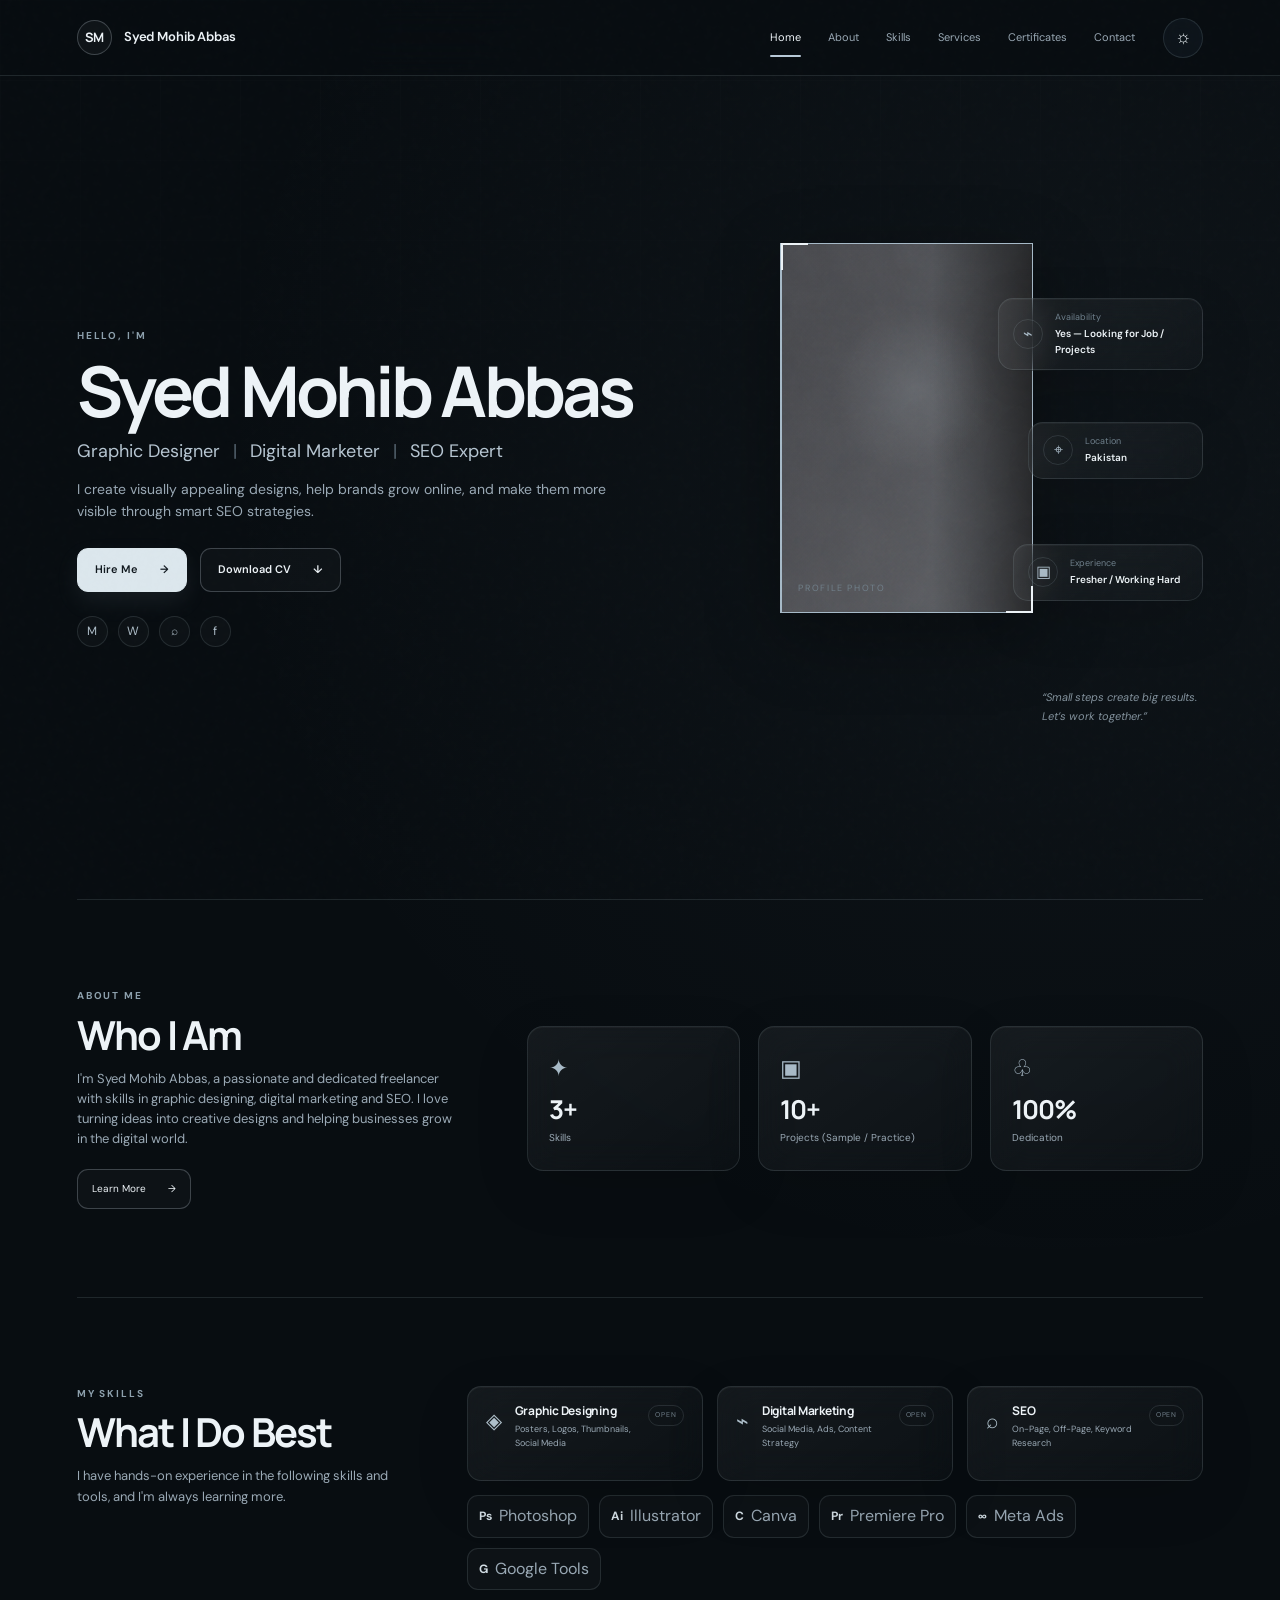
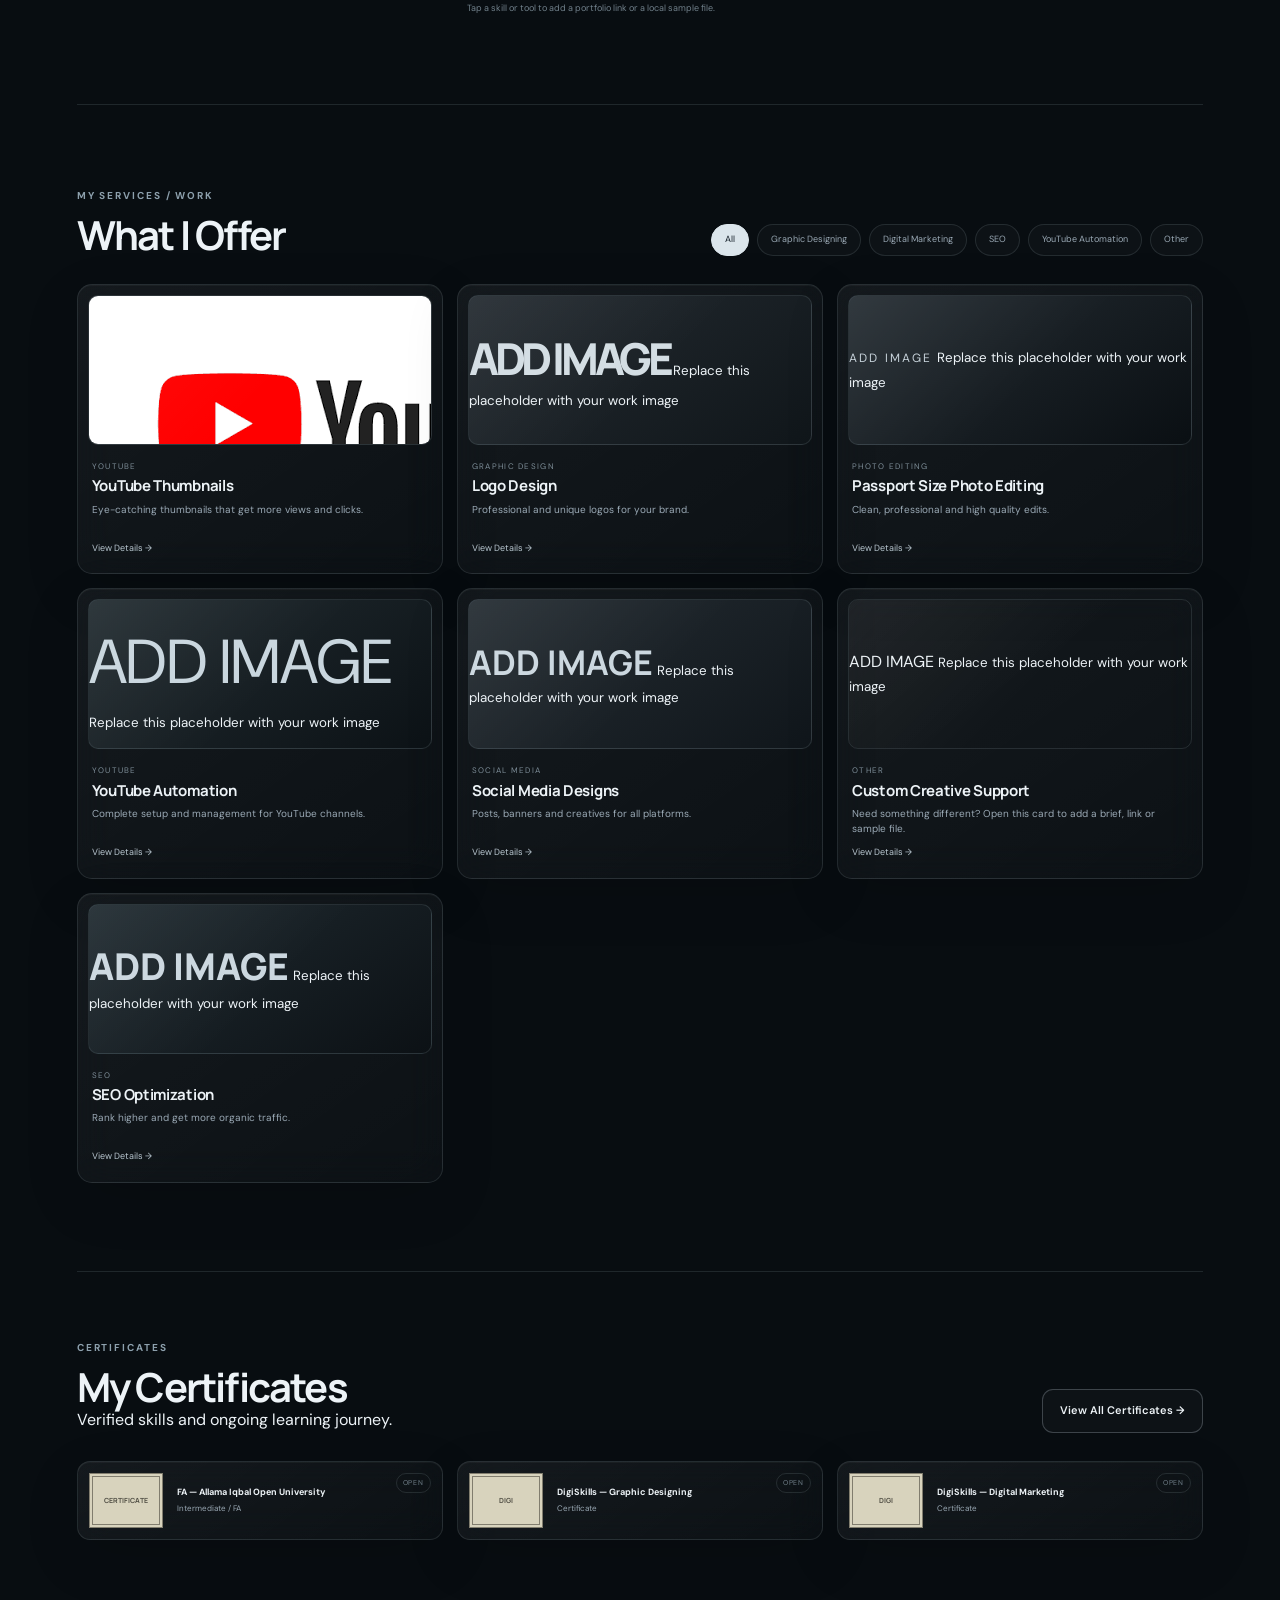
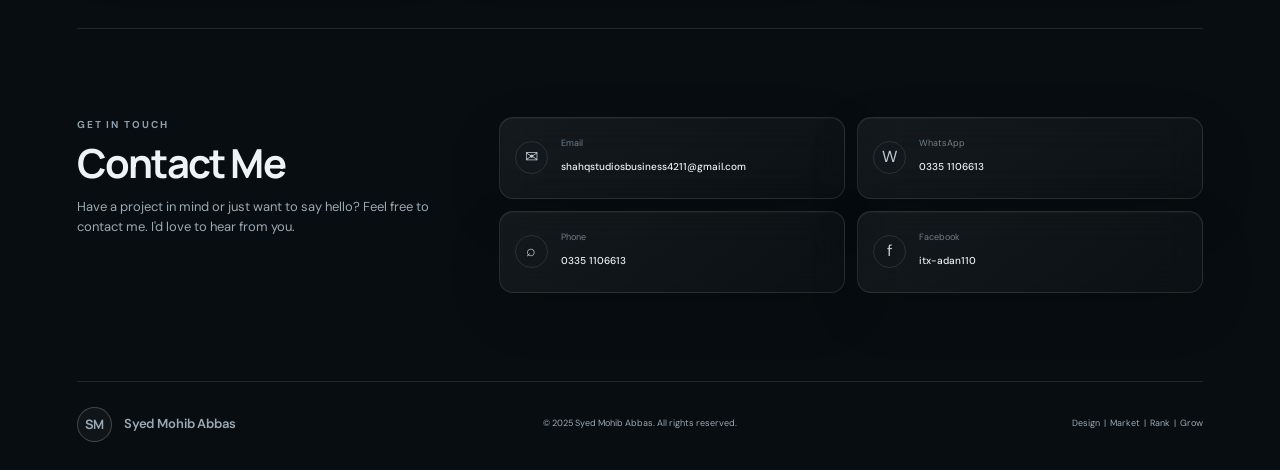
==== commit c82909c1: "Update index.html" ====
--- a/index.html
+++ b/index.html
@@ -64,6 +64,7 @@
       <div class="hero-visual reveal">
         <div class="portrait-frame">
           <div class="portrait">
+            <img src="file_00000000c0e88208bcbfe11b1a9a6290.png" alt="Image">
             <div class="portrait-initials">SM</div>
             
             <span>PROFILE PHOTO</span>
@@ -177,6 +178,7 @@
         <article class="service-card glass reveal" data-category="youtube">
           <div class="service-media youtube-media" data-image-slot="assets/services/youtube-thumbnails.jpg">
             <div class="media-placeholder">
+              <img src="Thumbnail.png" alt="Image">
               <span>ADD IMAGE</span>
               <small>Replace this placeholder with your work image</small>
             </div>
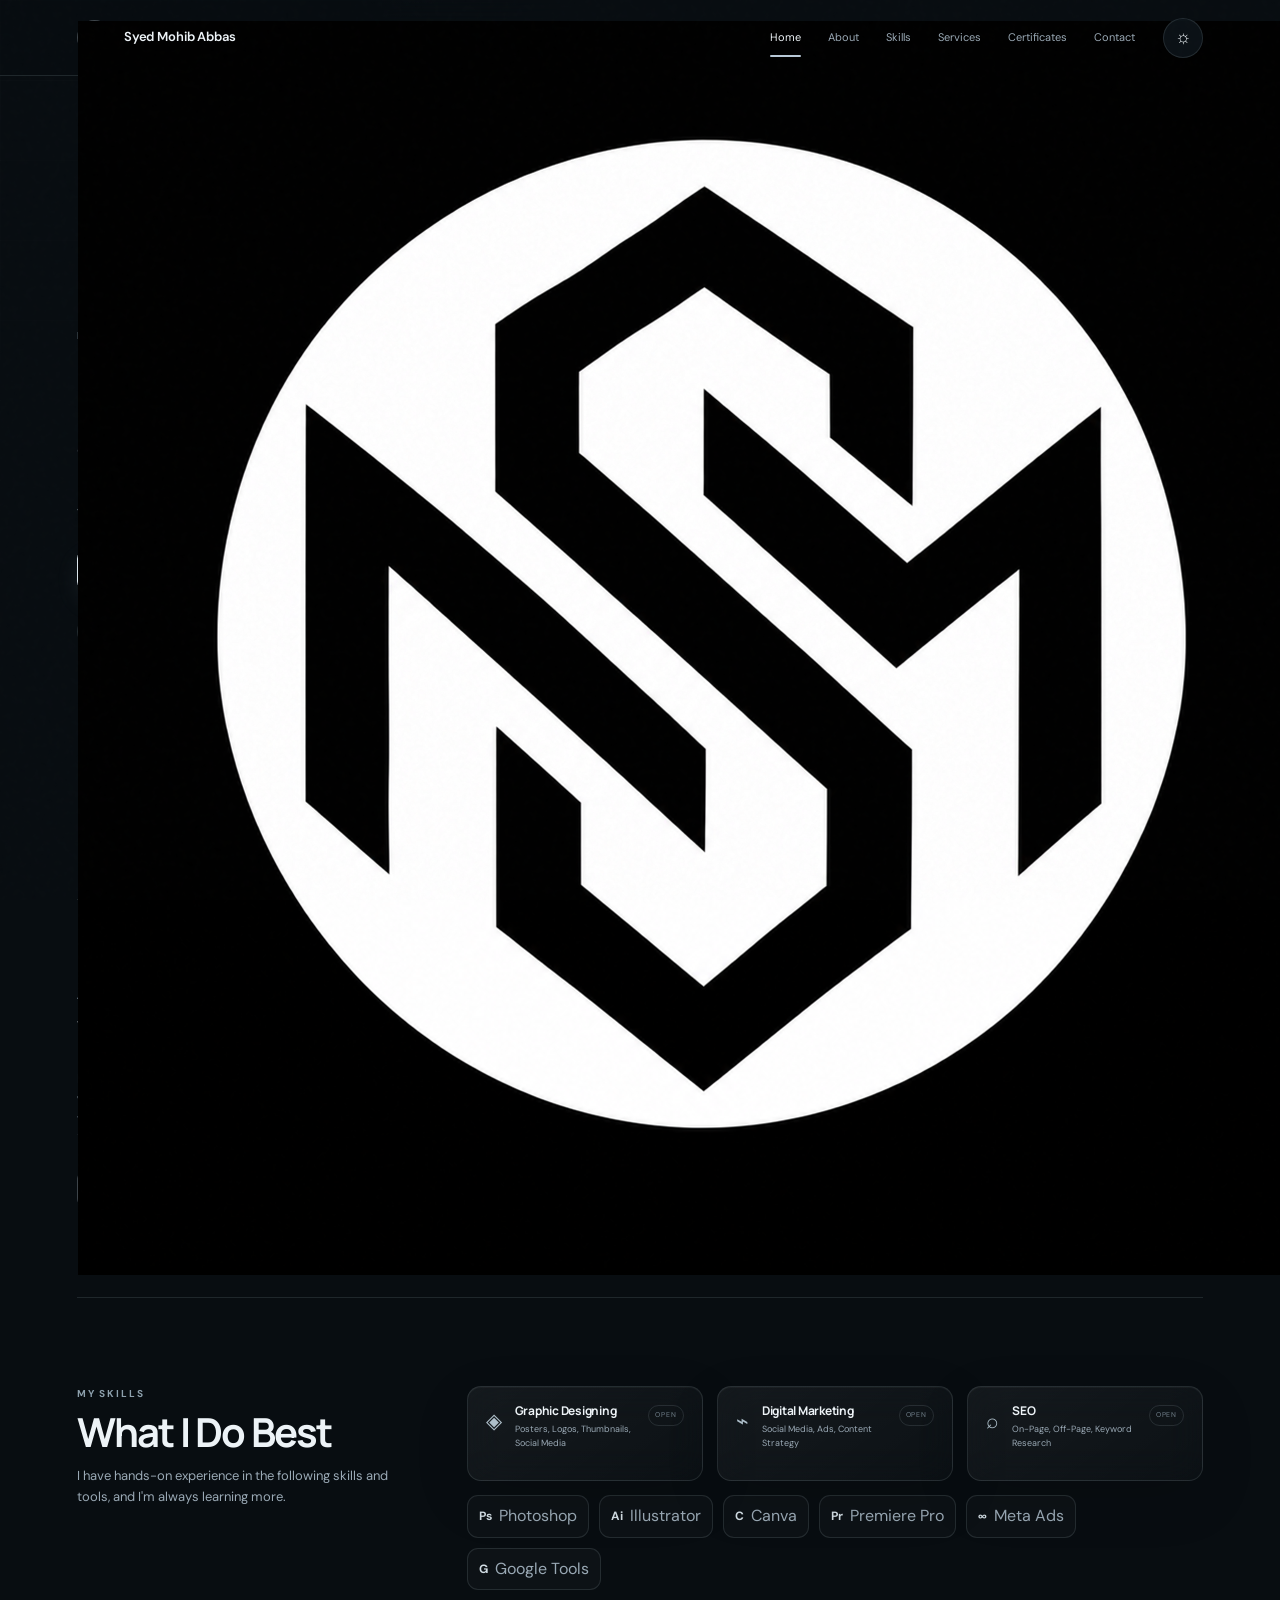
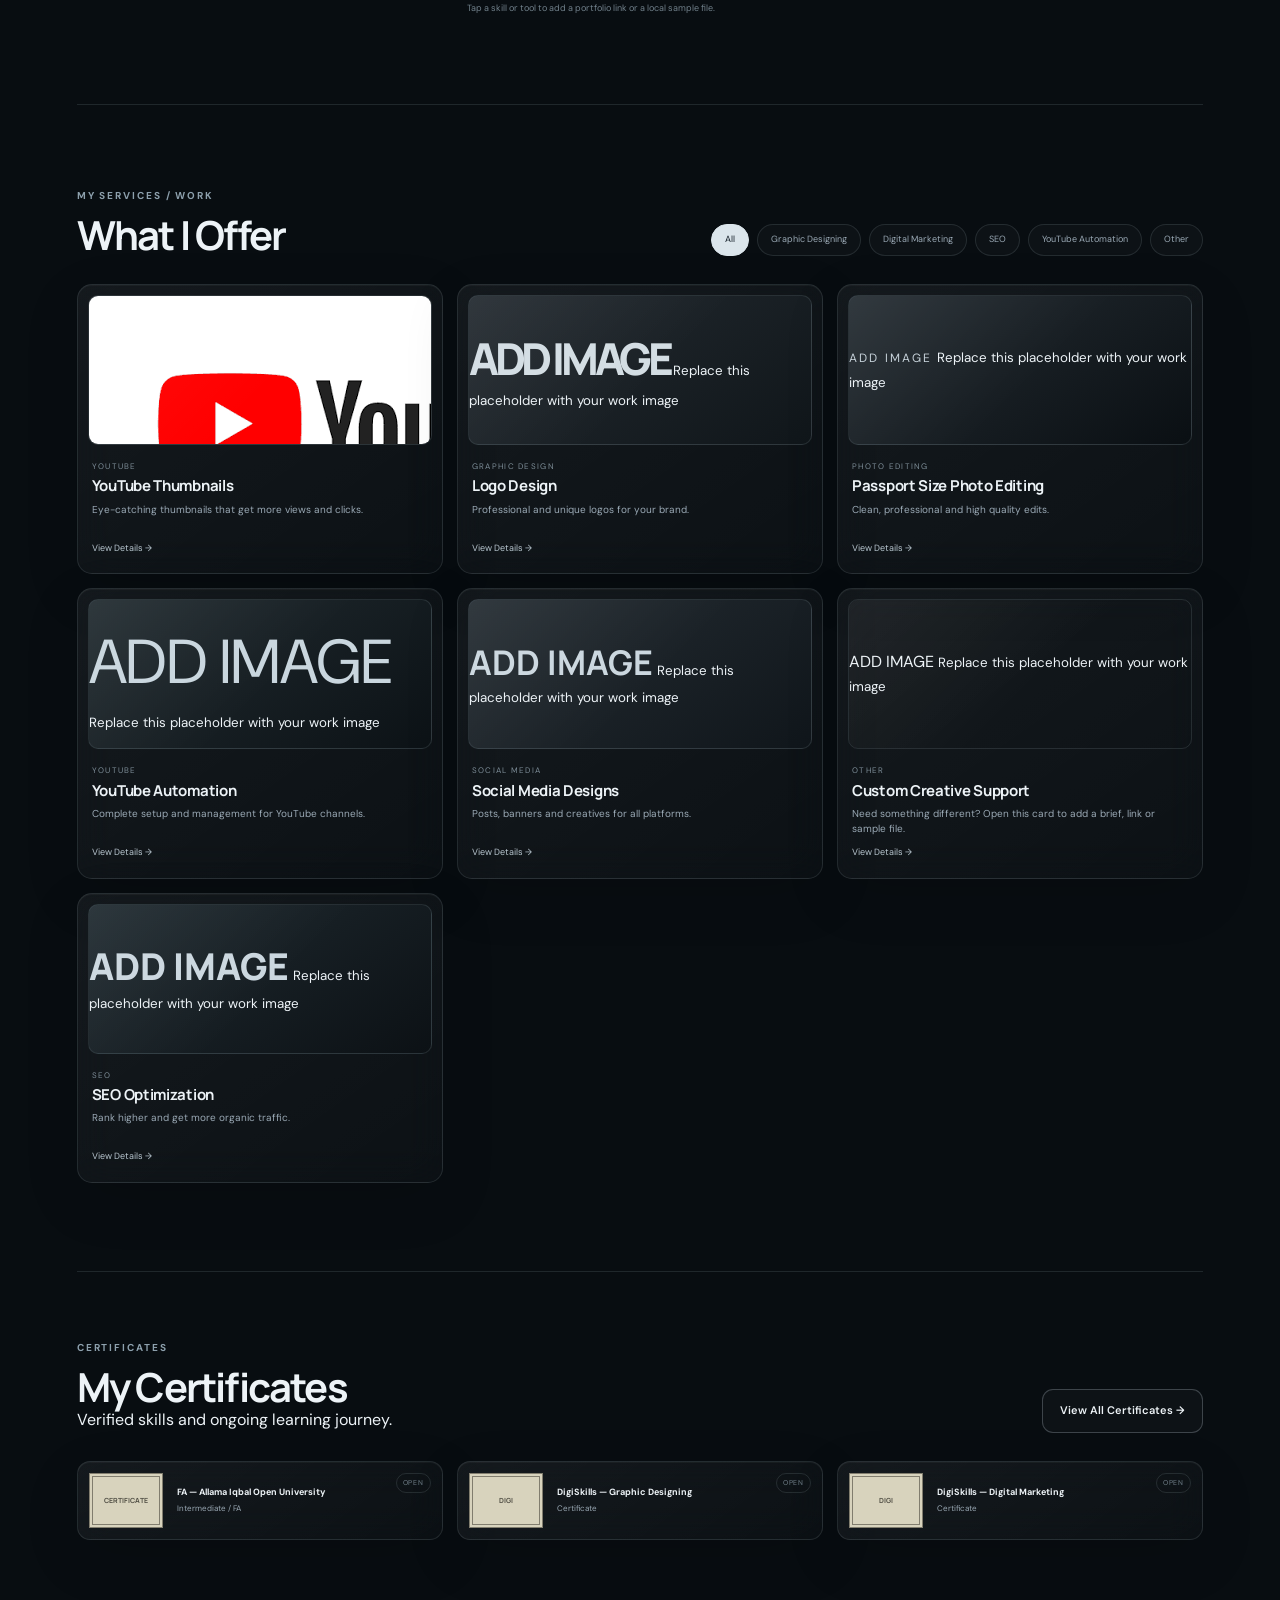
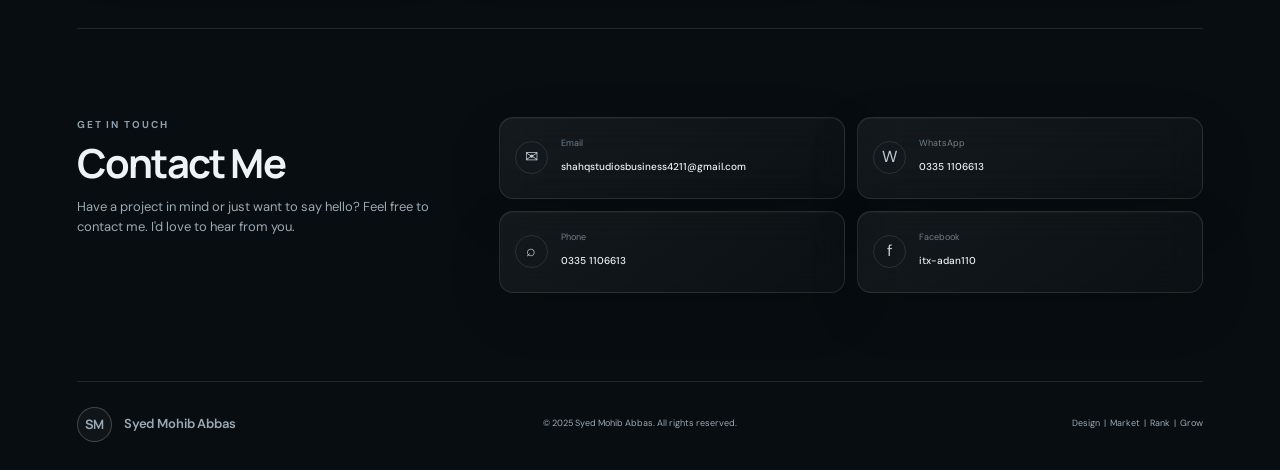
==== commit 88783c9c: "Update index.html" ====
--- a/index.html
+++ b/index.html
@@ -15,7 +15,7 @@
 
   <header class="site-header" id="top">
     <a class="brand" href="#home" aria-label="Syed Mohib Abbas home">
-      <span class="brand-mark">SM</span>
+      <span class="brand-mark"><img src="file_000000000484820b897e54f1f19cc249.png" alt="Image"></span>
       <span class="brand-name">Syed Mohib Abbas</span>
     </a>
 
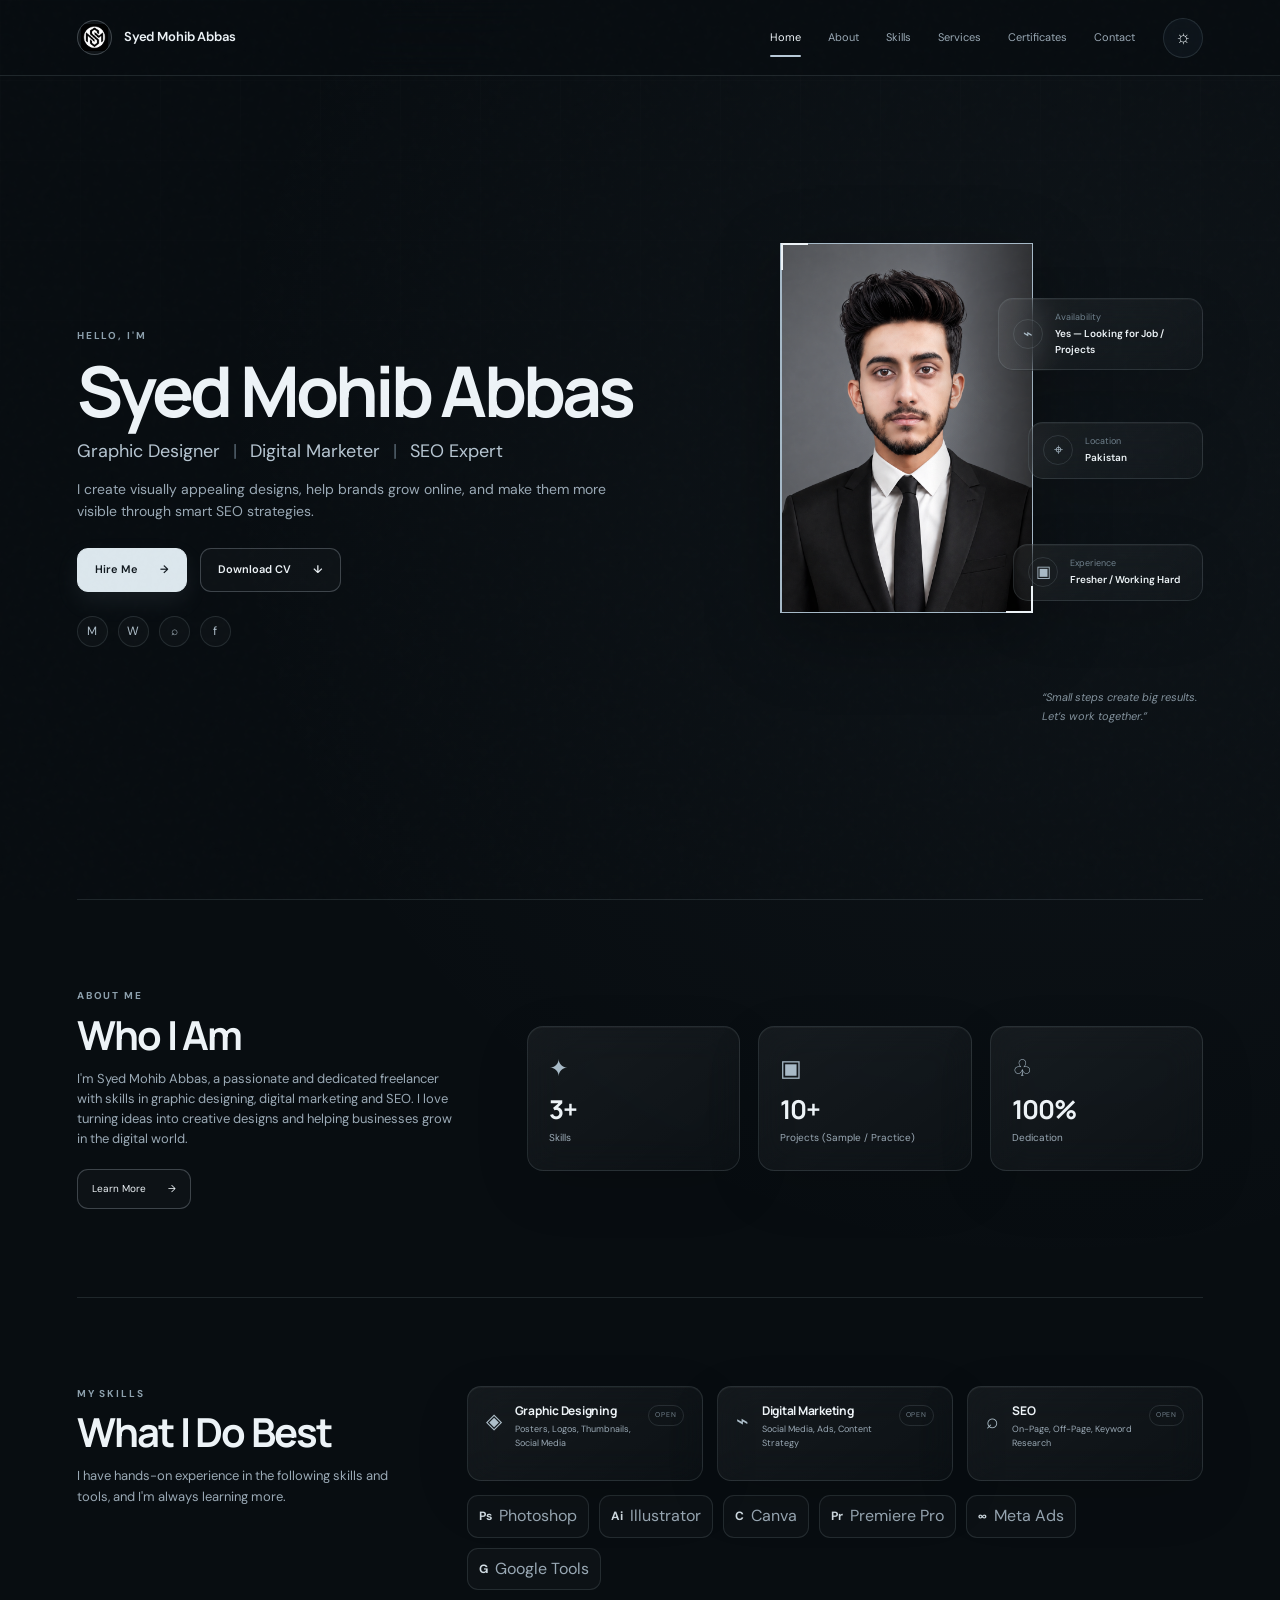
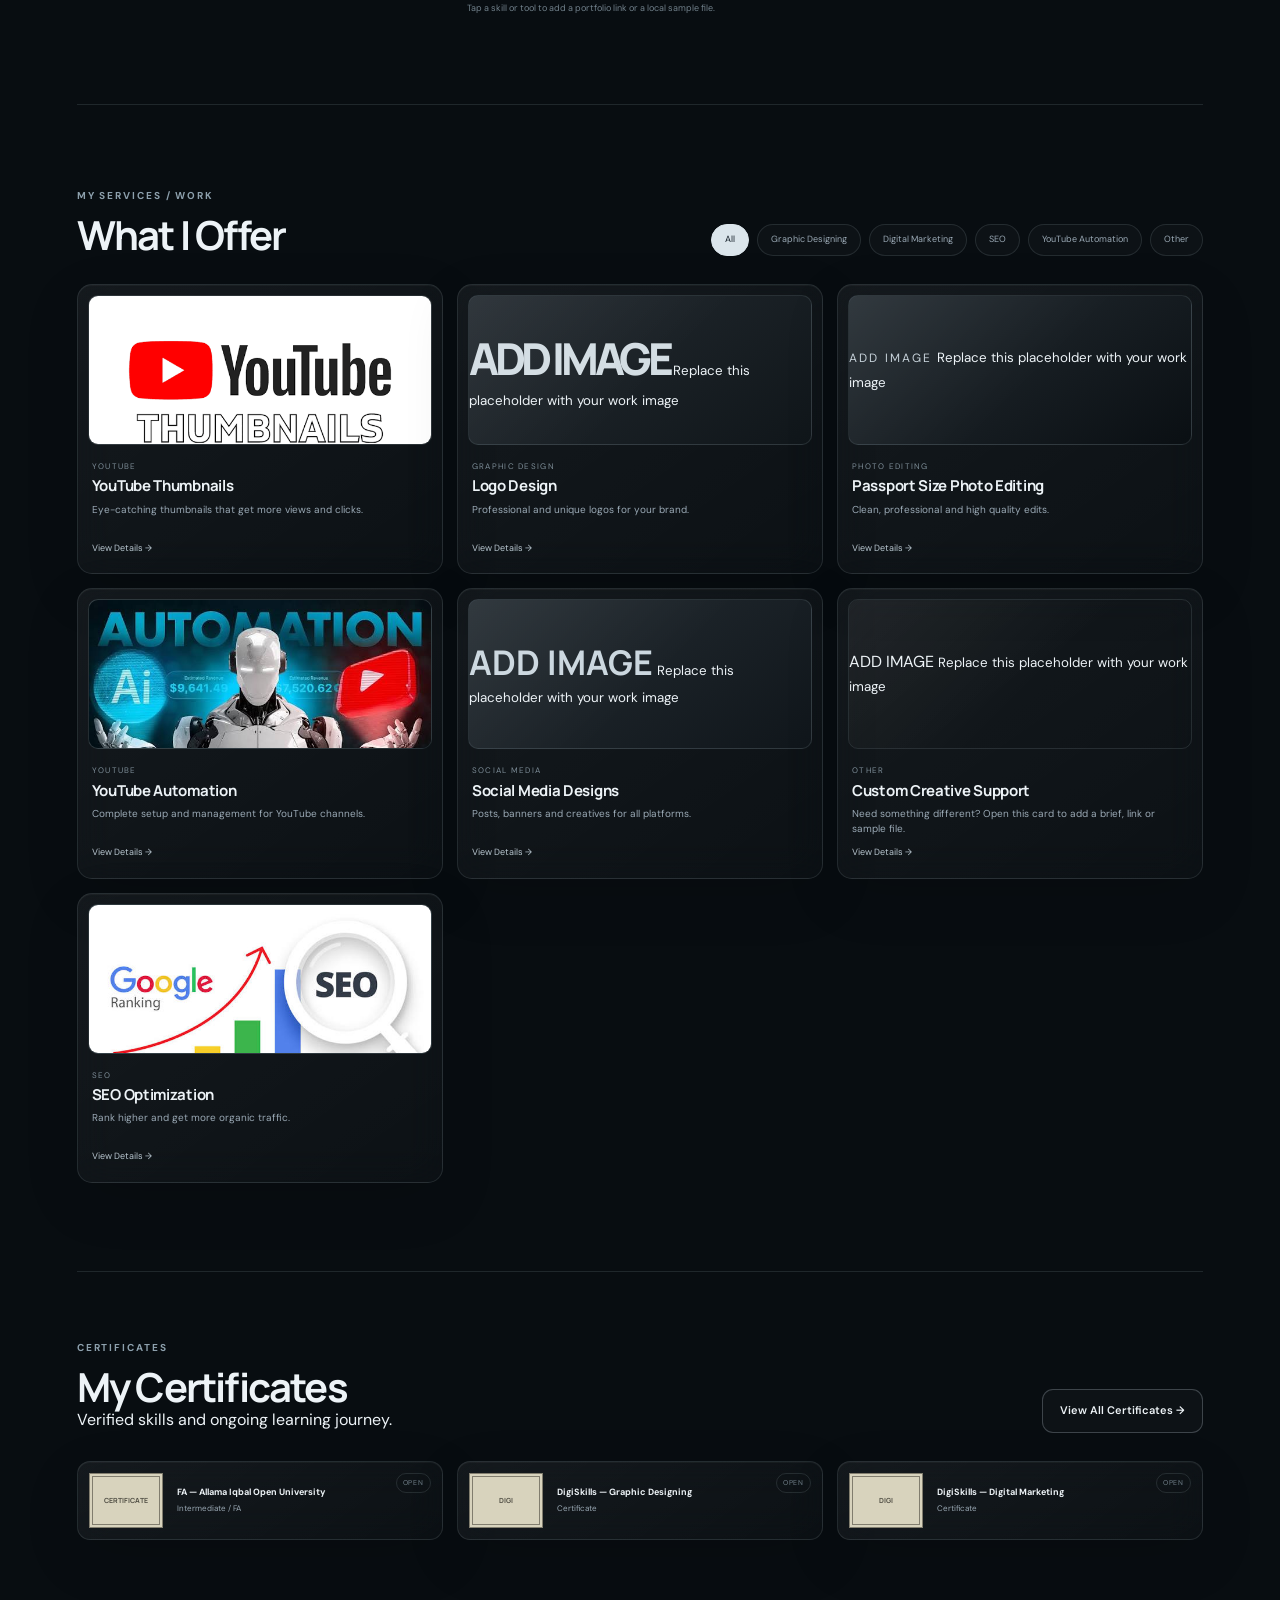
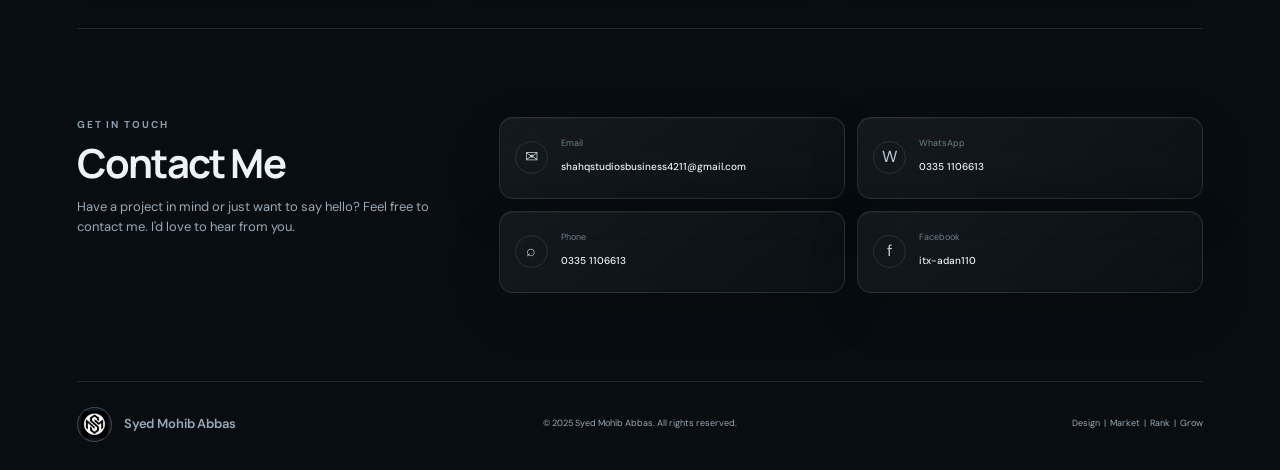
==== commit aa9901dd: "Add files via upload" ====
--- a/index.html
+++ b/index.html
@@ -15,7 +15,10 @@
 
   <header class="site-header" id="top">
     <a class="brand" href="#home" aria-label="Syed Mohib Abbas home">
-      <span class="brand-mark"><img src="file_000000000484820b897e54f1f19cc249.png" alt="Image"></span>
+      <span class="brand-mark theme-logo" aria-hidden="true">
+        <img class="logo-image logo-dark" src="file_000000000484820b897e54f1f19cc249.png" alt="">
+        <img class="logo-image logo-light" src="file_00000000ff6081f78ab6a3f57f224b90.png" alt="">
+      </span>
       <span class="brand-name">Syed Mohib Abbas</span>
     </a>
 
@@ -64,10 +67,7 @@
       <div class="hero-visual reveal">
         <div class="portrait-frame">
           <div class="portrait">
-            <img src="file_00000000c0e88208bcbfe11b1a9a6290.png" alt="Image">
-            <div class="portrait-initials">SM</div>
-            
-            <span>PROFILE PHOTO</span>
+            <img class="portrait-image" src="file_00000000c0e88208bcbfe11b1a9a6290.png" alt="Syed Mohib Abbas">
           </div>
         </div>
 
@@ -176,9 +176,8 @@
 
       <div class="service-grid">
         <article class="service-card glass reveal" data-category="youtube">
-          <div class="service-media youtube-media" data-image-slot="assets/services/youtube-thumbnails.jpg">
-            <div class="media-placeholder">
-              <img src="Thumbnail.png" alt="Image">
+          <div class="service-media youtube-media" data-image-slot="Thumbnail.png">
+            <div class="media-placeholder">
               <span>ADD IMAGE</span>
               <small>Replace this placeholder with your work image</small>
             </div>
@@ -216,7 +215,7 @@
         </article>
 
         <article class="service-card glass reveal" data-category="youtube">
-          <div class="service-media automation-media" data-image-slot="assets/services/youtube-automation.jpg">
+          <div class="service-media automation-media" data-image-slot="automation.jpeg">
             <div class="media-placeholder">
               <span>ADD IMAGE</span>
               <small>Replace this placeholder with your work image</small>
@@ -255,7 +254,7 @@
         </article>
 
         <article class="service-card glass reveal" data-category="seo">
-          <div class="service-media seo-media" data-image-slot="assets/services/seo-optimization.jpg">
+          <div class="service-media seo-media" data-image-slot="SEO.jpeg">
             <div class="media-placeholder">
               <span>ADD IMAGE</span>
               <small>Replace this placeholder with your work image</small>
@@ -312,7 +311,10 @@
   </main>
 
   <footer class="footer">
-    <a class="brand" href="#top"><span class="brand-mark">SM</span><span class="brand-name">Syed Mohib Abbas</span></a>
+    <a class="brand" href="#top"><span class="brand-mark theme-logo" aria-hidden="true">
+        <img class="logo-image logo-dark" src="file_000000000484820b897e54f1f19cc249.png" alt="">
+        <img class="logo-image logo-light" src="file_00000000ff6081f78ab6a3f57f224b90.png" alt="">
+      </span><span class="brand-name">Syed Mohib Abbas</span></a>
     <p>© 2025 Syed Mohib Abbas. All rights reserved.</p>
     <span>Design&nbsp; | &nbsp;Market&nbsp; | &nbsp;Rank&nbsp; | &nbsp;Grow</span>
   </footer>
--- a/style.css
+++ b/style.css
@@ -163,6 +163,8 @@
 .service-card{border-radius:15px;padding:10px 10px 15px;overflow:hidden;transition:transform .4s var(--ease),border-color .3s ease,opacity .3s ease}
 .service-card.is-hidden{display:none}
 .service-media{height:150px;border-radius:10px;display:grid;place-items:center;margin-bottom:15px;overflow:hidden;position:relative;border:1px solid var(--line)}
+.service-media .service-image{width:100%;height:100%;display:block;object-fit:cover;object-position:center;position:relative;z-index:1;transition:transform .5s var(--ease),filter .35s ease}
+.service-card:hover .service-media .service-image{transform:scale(1.035)}
 .service-media::after{content:"";position:absolute;inset:0;background:linear-gradient(135deg,rgba(255,255,255,.06),transparent 55%)}
 .youtube-media{background:linear-gradient(145deg,#20262a,#0b1014)}
 .youtube-media span{font-size:48px;color:#d8e2e8}
@@ -516,3 +518,70 @@
   border:1px solid var(--line);
 }
 
+
+
+/* =========================================================
+   THEME-AWARE BRAND LOGO
+   Dark theme uses the dark-logo asset; light theme uses the
+   light-logo asset. Both layers animate during theme changes.
+========================================================= */
+.theme-logo{
+  position:relative;
+  overflow:hidden;
+  isolation:isolate;
+}
+
+.logo-image{
+  position:absolute;
+  inset:0;
+  width:100%;
+  height:100%;
+  object-fit:contain;
+  padding:3px;
+  transition:opacity .38s var(--ease), transform .48s var(--ease), filter .38s ease;
+  will-change:opacity,transform;
+}
+
+.logo-dark{opacity:1;transform:scale(1) rotate(0deg)}
+.logo-light{opacity:0;transform:scale(.72) rotate(-12deg)}
+
+[data-theme="light"] .logo-dark{opacity:0;transform:scale(.72) rotate(12deg)}
+[data-theme="light"] .logo-light{opacity:1;transform:scale(1) rotate(0deg)}
+
+.theme-logo::after{
+  content:"";
+  position:absolute;
+  inset:0;
+  border-radius:50%;
+  background:radial-gradient(circle,rgba(255,255,255,.18),transparent 68%);
+  opacity:0;
+  pointer-events:none;
+}
+
+.theme-logo.theme-flash::after{
+  animation:themeLogoFlash .55s var(--ease);
+}
+
+@keyframes themeLogoFlash{
+  0%{opacity:0;transform:scale(.55)}
+  45%{opacity:1;transform:scale(1.18)}
+  100%{opacity:0;transform:scale(1)}
+}
+
+/* =========================================================
+   PROFILE PHOTO
+========================================================= */
+.portrait-image{
+  position:absolute;
+  inset:0;
+  width:100%;
+  height:100%;
+  object-fit:cover;
+  object-position:center;
+  display:block;
+  transition:transform .7s var(--ease),filter .5s ease;
+}
+
+.portrait:hover .portrait-image{
+  transform:scale(1.025);
+}
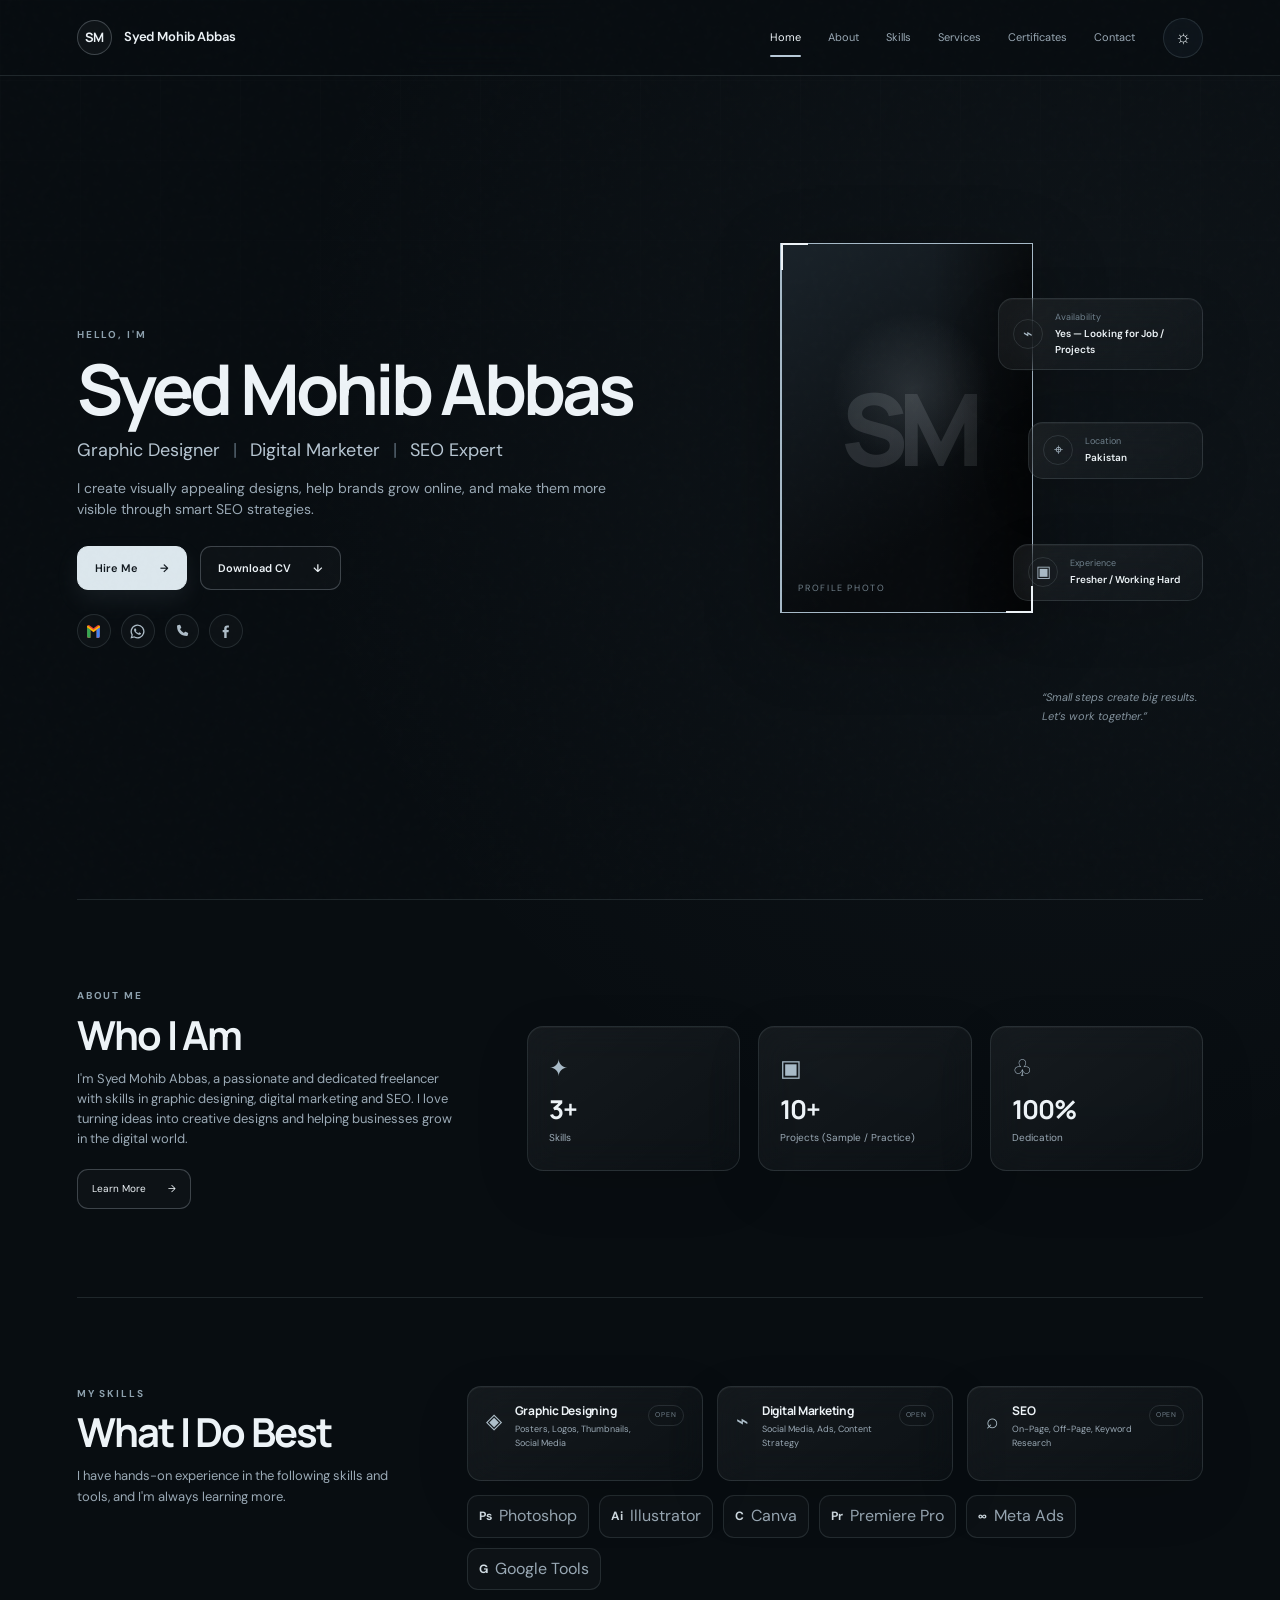
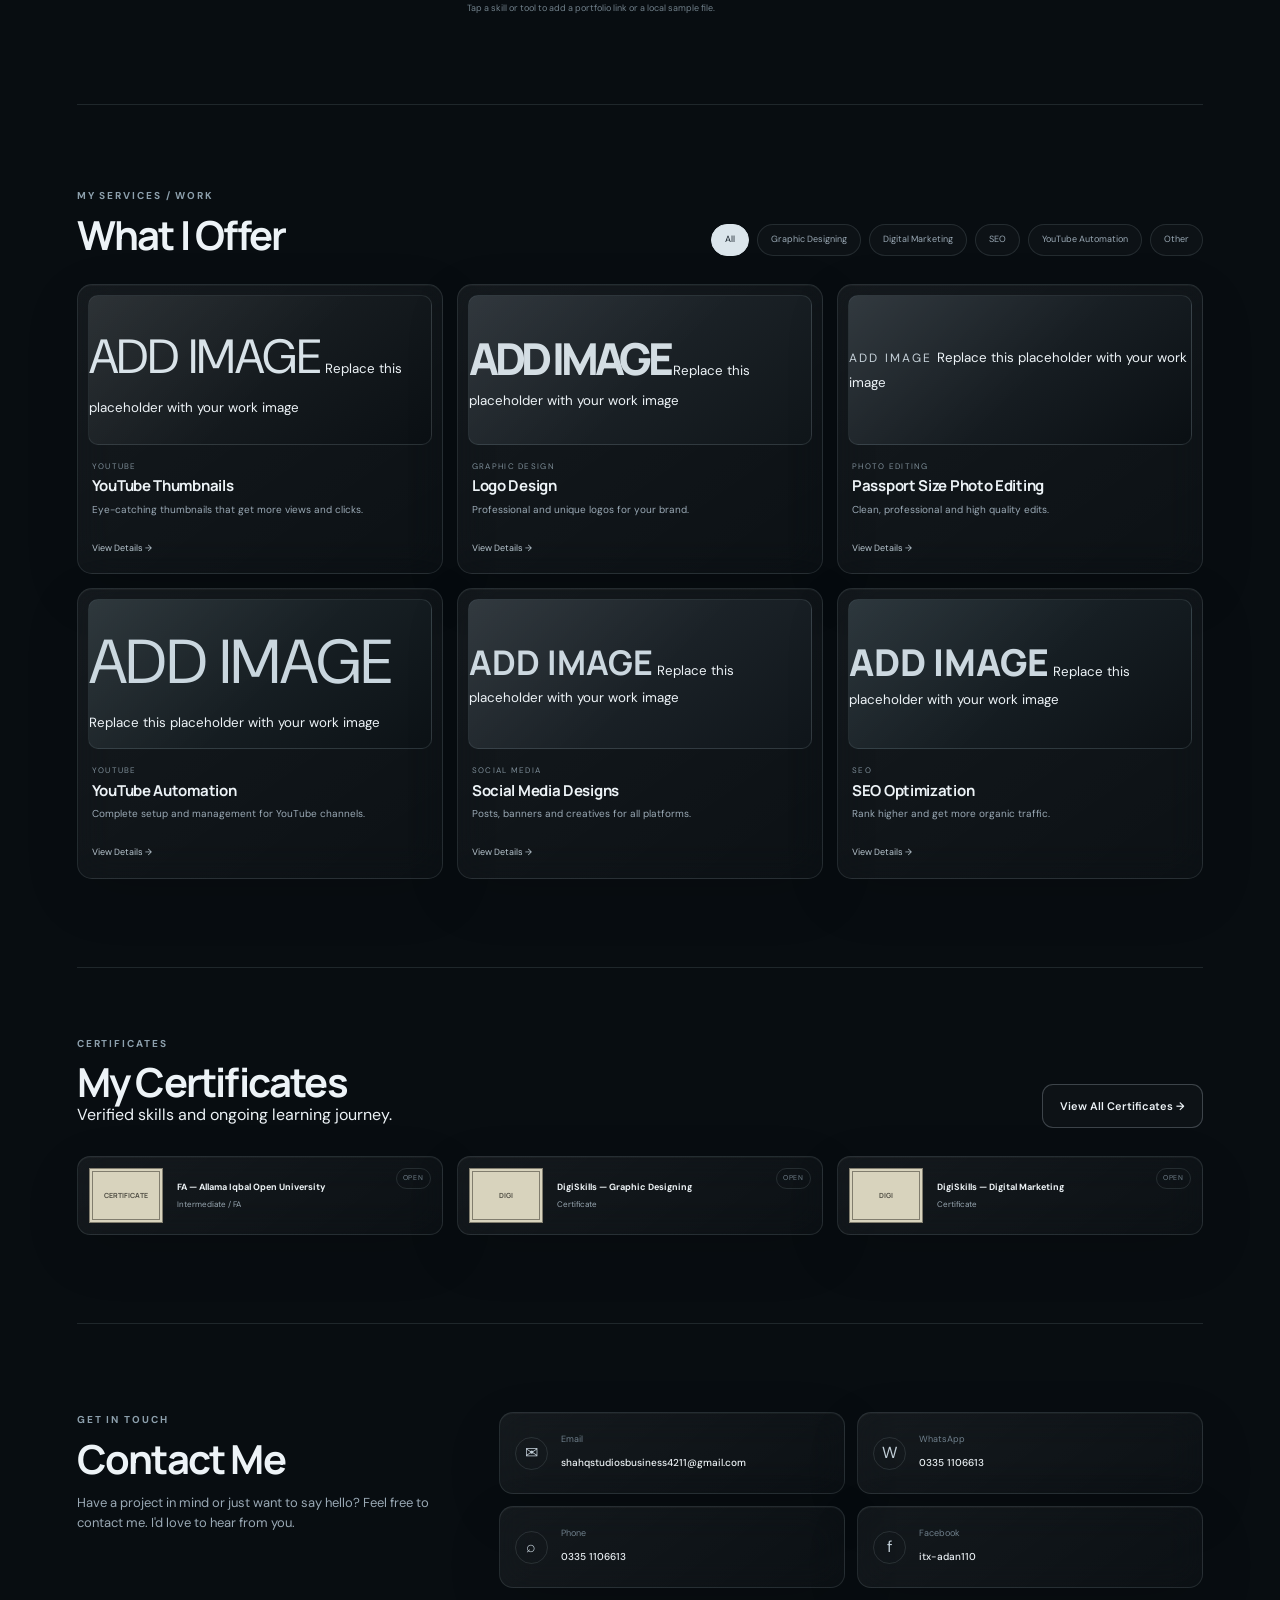
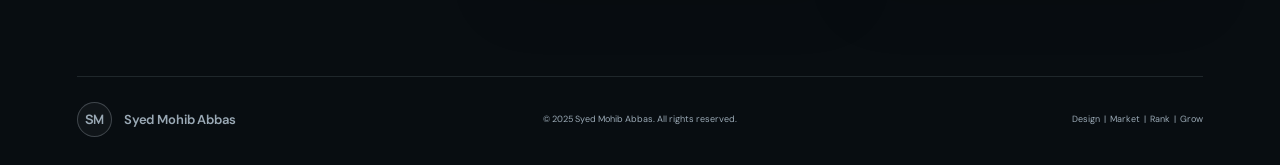
==== commit cc2472f4: "Add files via upload" ====
--- a/index.html
+++ b/index.html
@@ -15,10 +15,7 @@
 
   <header class="site-header" id="top">
     <a class="brand" href="#home" aria-label="Syed Mohib Abbas home">
-      <span class="brand-mark theme-logo" aria-hidden="true">
-        <img class="logo-image logo-dark" src="file_000000000484820b897e54f1f19cc249.png" alt="">
-        <img class="logo-image logo-light" src="file_00000000ff6081f78ab6a3f57f224b90.png" alt="">
-      </span>
+      <span class="brand-mark">SM</span>
       <span class="brand-name">Syed Mohib Abbas</span>
     </a>
 
@@ -52,22 +49,32 @@
         </p>
 
         <div class="hero-actions">
-          <a class="btn btn-primary magnetic" href="#contact">Hire Me <span>→</span></a>
+          <button class="btn btn-primary magnetic" id="hireMeButton" type="button" aria-haspopup="dialog">Hire Me <span>→</span></button>
           <button class="btn btn-ghost magnetic" id="downloadCV" type="button">Download CV <span>↓</span></button>
         </div>
 
         <div class="social-row">
-          <a class="social magnetic" href="mailto:shahqstudiosbusiness4211@gmail.com" aria-label="Email">M</a>
-          <a class="social magnetic" href="https://wa.me/923351106613" target="_blank" rel="noopener" aria-label="WhatsApp">W</a>
-          <a class="social magnetic" href="tel:+923351106613" aria-label="Phone">⌕</a>
-          <a class="social magnetic" href="https://www.facebook.com/itx-adan110" target="_blank" rel="noopener" aria-label="Facebook">f</a>
+          <a class="social magnetic" href="mailto:shahqstudiosbusiness4211@gmail.com" aria-label="Gmail" title="Gmail">
+            <svg viewBox="0 0 24 24" aria-hidden="true"><path fill="#EA4335" d="M3.2 5.1A2.2 2.2 0 0 1 6.7 3.4L12 7.45l5.3-4.05a2.2 2.2 0 0 1 3.5 1.7v13.8a2.2 2.2 0 0 1-2.2 2.2h-2.3V9.2L12 13.1 7.7 9.2v11.9H5.2A2.2 2.2 0 0 1 3 18.9V5.1Z"/><path fill="#FBBC04" d="M3 5.1c0-.65.27-1.24.7-1.66L12 9.8l8.3-6.36c.43.42.7 1.01.7 1.66v1.1L12 12.8 3 6.2V5.1Z"/><path fill="#34A853" d="M3 6.2 7.7 9.7v11.1H5.2A2.2 2.2 0 0 1 3 18.6V6.2Z"/><path fill="#4285F4" d="m20.99 6.2-4.69 3.5v11.1h2.3a2.2 2.2 0 0 0 2.2-2.2V6.2Z"/></svg>
+          </a>
+          <a class="social magnetic" href="https://wa.me/923351106613" target="_blank" rel="noopener" aria-label="WhatsApp" title="WhatsApp">
+            <svg viewBox="0 0 24 24" aria-hidden="true"><path fill="currentColor" d="M12 2.2a9.8 9.8 0 0 0-8.45 14.76L2.2 21.8l4.99-1.31A9.8 9.8 0 1 0 12 2.2Zm0 17.82a8 8 0 0 1-4.08-1.12l-.29-.17-2.96.78.79-2.89-.19-.3A8 8 0 1 1 12 20.02Zm4.39-5.99c-.24-.12-1.42-.7-1.64-.78-.22-.08-.38-.12-.54.12-.16.24-.62.78-.76.94-.14.16-.28.18-.52.06-.24-.12-1-.37-1.91-1.18-.71-.63-1.19-1.4-1.33-1.64-.14-.24-.01-.37.1-.49.11-.11.24-.28.36-.42.12-.14.16-.24.24-.4.08-.16.04-.3-.02-.42-.06-.12-.54-1.3-.74-1.78-.2-.48-.4-.41-.54-.42h-.46c-.16 0-.42.06-.64.3-.22.24-.84.82-.84 2s.86 2.32.98 2.48c.12.16 1.69 2.58 4.09 3.62.57.25 1.02.4 1.37.51.58.18 1.11.16 1.53.1.47-.07 1.42-.58 1.62-1.14.2-.56.2-1.04.14-1.14-.06-.1-.22-.16-.46-.28Z"/></svg>
+          </a>
+          <a class="social magnetic" href="tel:+923351106613" aria-label="Phone" title="Phone">
+            <svg viewBox="0 0 24 24" aria-hidden="true"><path fill="currentColor" d="M6.62 3.15 9.1 2.6c.54-.12 1.09.16 1.3.67l1.15 2.77c.2.48.06 1.03-.34 1.36L9.8 8.57a13.7 13.7 0 0 0 5.63 5.63l1.17-1.41c.33-.4.88-.54 1.36-.34l2.77 1.15c.51.21.79.76.67 1.3l-.55 2.48c-.12.54-.6.93-1.15.93C10.96 18.31 5.69 13.04 5.69 4.3c0-.55.39-1.03.93-1.15Z"/></svg>
+          </a>
+          <a class="social magnetic" href="https://www.facebook.com/itx-adan110" target="_blank" rel="noopener" aria-label="Facebook" title="Facebook">
+            <svg viewBox="0 0 24 24" aria-hidden="true"><path fill="currentColor" d="M13.6 21v-8h2.7l.4-3.1h-3.1v-2c0-.9.25-1.5 1.55-1.5h1.65V3.62c-.29-.04-1.3-.12-2.47-.12-2.45 0-4.13 1.5-4.13 4.26v2.14H8v3.1h2.2v8h3.4Z"/></svg>
+          </a>
         </div>
       </div>
 
       <div class="hero-visual reveal">
         <div class="portrait-frame">
           <div class="portrait">
-            <img class="portrait-image" src="file_00000000c0e88208bcbfe11b1a9a6290.png" alt="Syed Mohib Abbas">
+            <div class="portrait-initials">SM</div>
+            
+            <span>PROFILE PHOTO</span>
           </div>
         </div>
 
@@ -176,7 +183,7 @@
 
       <div class="service-grid">
         <article class="service-card glass reveal" data-category="youtube">
-          <div class="service-media youtube-media" data-image-slot="Thumbnail.png">
+          <div class="service-media youtube-media" data-image-slot="assets/services/youtube-thumbnails.jpg">
             <div class="media-placeholder">
               <span>ADD IMAGE</span>
               <small>Replace this placeholder with your work image</small>
@@ -215,7 +222,7 @@
         </article>
 
         <article class="service-card glass reveal" data-category="youtube">
-          <div class="service-media automation-media" data-image-slot="automation.jpeg">
+          <div class="service-media automation-media" data-image-slot="assets/services/youtube-automation.jpg">
             <div class="media-placeholder">
               <span>ADD IMAGE</span>
               <small>Replace this placeholder with your work image</small>
@@ -240,21 +247,8 @@
           <button class="card-link magnetic" data-service="Social Media Designs">View Details →</button>
         </article>
 
-        <article class="service-card glass reveal" data-category="other">
-          <div class="service-media other-media" data-image-slot="assets/services/custom-creative.jpg">
-            <div class="media-placeholder">
-              <span>ADD IMAGE</span>
-              <small>Replace this placeholder with your work image</small>
-            </div>
-          </div>
-          <p class="card-label">OTHER</p>
-          <h3>Custom Creative Support</h3>
-          <p>Need something different? Open this card to add a brief, link or sample file.</p>
-          <button class="card-link magnetic" data-service="Custom Creative Support">View Details →</button>
-        </article>
-
         <article class="service-card glass reveal" data-category="seo">
-          <div class="service-media seo-media" data-image-slot="SEO.jpeg">
+          <div class="service-media seo-media" data-image-slot="assets/services/seo-optimization.jpg">
             <div class="media-placeholder">
               <span>ADD IMAGE</span>
               <small>Replace this placeholder with your work image</small>
@@ -311,15 +305,40 @@
   </main>
 
   <footer class="footer">
-    <a class="brand" href="#top"><span class="brand-mark theme-logo" aria-hidden="true">
-        <img class="logo-image logo-dark" src="file_000000000484820b897e54f1f19cc249.png" alt="">
-        <img class="logo-image logo-light" src="file_00000000ff6081f78ab6a3f57f224b90.png" alt="">
-      </span><span class="brand-name">Syed Mohib Abbas</span></a>
+    <a class="brand" href="#top"><span class="brand-mark">SM</span><span class="brand-name">Syed Mohib Abbas</span></a>
     <p>© 2025 Syed Mohib Abbas. All rights reserved.</p>
     <span>Design&nbsp; | &nbsp;Market&nbsp; | &nbsp;Rank&nbsp; | &nbsp;Grow</span>
   </footer>
 
   <button class="back-top magnetic" type="button" aria-label="Back to top">↑</button>
+
+  <div class="modal" id="hireModal" aria-hidden="true">
+    <div class="modal-backdrop"></div>
+    <div class="modal-box glass hire-modal-box" role="dialog" aria-modal="true" aria-labelledby="hireModalTitle">
+      <button class="modal-close" type="button" aria-label="Close">×</button>
+      <p class="eyebrow">LET'S WORK TOGETHER</p>
+      <h2 id="hireModalTitle">Hire Me</h2>
+      <p class="hire-modal-intro">Available for freelance work, creative projects and long-term opportunities.</p>
+
+      <div class="hire-credentials">
+        <div class="hire-credential"><span>ROLE</span><strong>Graphic Designer · Digital Marketer · SEO Expert</strong></div>
+        <div class="hire-credential"><span>AVAILABILITY</span><strong>Yes — Looking for Job / Projects</strong></div>
+        <div class="hire-credential"><span>LOCATION</span><strong>Pakistan</strong></div>
+      </div>
+
+      <div class="hire-contact-grid">
+        <a class="hire-contact" href="mailto:shahqstudiosbusiness4211@gmail.com"><span class="hire-contact-icon">@</span><span><small>Gmail</small><strong>shahqstudiosbusiness4211@gmail.com</strong></span></a>
+        <a class="hire-contact" href="https://wa.me/923351106613" target="_blank" rel="noopener"><span class="hire-contact-icon">WA</span><span><small>WhatsApp</small><strong>+92 335 1106613</strong></span></a>
+        <a class="hire-contact" href="tel:+923351106613"><span class="hire-contact-icon">☎</span><span><small>Phone</small><strong>0335 1106613</strong></span></a>
+        <a class="hire-contact" href="https://www.facebook.com/itx-adan110" target="_blank" rel="noopener"><span class="hire-contact-icon">f</span><span><small>Facebook</small><strong>itx-adan110</strong></span></a>
+      </div>
+
+      <div class="hire-actions">
+        <a class="btn btn-primary magnetic" href="mailto:shahqstudiosbusiness4211@gmail.com">Start a Conversation <span>→</span></a>
+        <a class="btn btn-ghost magnetic" href="https://wa.me/923351106613" target="_blank" rel="noopener">Message on WhatsApp <span>↗</span></a>
+      </div>
+    </div>
+  </div>
 
   <div class="modal" id="serviceModal" aria-hidden="true">
     <div class="modal-backdrop"></div>
--- a/style.css
+++ b/style.css
@@ -163,8 +163,6 @@
 .service-card{border-radius:15px;padding:10px 10px 15px;overflow:hidden;transition:transform .4s var(--ease),border-color .3s ease,opacity .3s ease}
 .service-card.is-hidden{display:none}
 .service-media{height:150px;border-radius:10px;display:grid;place-items:center;margin-bottom:15px;overflow:hidden;position:relative;border:1px solid var(--line)}
-.service-media .service-image{width:100%;height:100%;display:block;object-fit:cover;object-position:center;position:relative;z-index:1;transition:transform .5s var(--ease),filter .35s ease}
-.service-card:hover .service-media .service-image{transform:scale(1.035)}
 .service-media::after{content:"";position:absolute;inset:0;background:linear-gradient(135deg,rgba(255,255,255,.06),transparent 55%)}
 .youtube-media{background:linear-gradient(145deg,#20262a,#0b1014)}
 .youtube-media span{font-size:48px;color:#d8e2e8}
@@ -519,69 +517,64 @@
 }
 
 
-
 /* =========================================================
-   THEME-AWARE BRAND LOGO
-   Dark theme uses the dark-logo asset; light theme uses the
-   light-logo asset. Both layers animate during theme changes.
+   SOCIAL ICONS + LOOP MOTION
 ========================================================= */
-.theme-logo{
+.social{
   position:relative;
-  overflow:hidden;
-  isolation:isolate;
-}
-
-.logo-image{
-  position:absolute;
-  inset:0;
-  width:100%;
-  height:100%;
-  object-fit:contain;
-  padding:3px;
-  transition:opacity .38s var(--ease), transform .48s var(--ease), filter .38s ease;
-  will-change:opacity,transform;
-}
-
-.logo-dark{opacity:1;transform:scale(1) rotate(0deg)}
-.logo-light{opacity:0;transform:scale(.72) rotate(-12deg)}
-
-[data-theme="light"] .logo-dark{opacity:0;transform:scale(.72) rotate(12deg)}
-[data-theme="light"] .logo-light{opacity:1;transform:scale(1) rotate(0deg)}
-
-.theme-logo::after{
-  content:"";
-  position:absolute;
-  inset:0;
+  width:34px;height:34px;
   border-radius:50%;
-  background:radial-gradient(circle,rgba(255,255,255,.18),transparent 68%);
-  opacity:0;
-  pointer-events:none;
-}
-
-.theme-logo.theme-flash::after{
-  animation:themeLogoFlash .55s var(--ease);
-}
-
-@keyframes themeLogoFlash{
-  0%{opacity:0;transform:scale(.55)}
-  45%{opacity:1;transform:scale(1.18)}
-  100%{opacity:0;transform:scale(1)}
+  border:1px solid var(--line);
+  display:grid;place-items:center;
+  color:#aebdc8;
+  background:rgba(255,255,255,.025);
+  font-size:12px;
+  transition:transform .25s var(--ease),border-color .25s ease,background .25s ease,color .25s ease;
+  transform-origin:center;
+}
+.social svg{width:17px;height:17px;display:block}
+.social:hover{border-color:var(--line-strong);color:var(--text);transform:translateY(-4px);background:rgba(255,255,255,.06)}
+.social.is-looping{animation:socialLoop .72s cubic-bezier(.2,.75,.25,1)}
+.social.is-looping svg{animation:socialIconSettle .72s cubic-bezier(.2,.75,.25,1)}
+@keyframes socialLoop{
+  0%{transform:rotate(0deg) translateY(0) scale(1)}
+  35%{transform:rotate(180deg) translateY(-4px) scale(1.08)}
+  70%{transform:rotate(360deg) translateY(0) scale(1.02)}
+  100%{transform:rotate(360deg) translateY(0) scale(1)}
+}
+@keyframes socialIconSettle{
+  0%,45%{transform:rotate(0deg)}
+  70%{transform:rotate(-12deg)}
+  100%{transform:rotate(0deg)}
 }
 
 /* =========================================================
-   PROFILE PHOTO
+   HIRE ME MODAL
 ========================================================= */
-.portrait-image{
-  position:absolute;
-  inset:0;
-  width:100%;
-  height:100%;
-  object-fit:cover;
-  object-position:center;
-  display:block;
-  transition:transform .7s var(--ease),filter .5s ease;
-}
-
-.portrait:hover .portrait-image{
-  transform:scale(1.025);
-}
+.hire-modal-box{width:min(680px,94%);padding:34px}
+.hire-modal-intro{max-width:540px}
+.hire-credentials{display:grid;grid-template-columns:1.35fr 1fr 1fr;gap:10px;margin-top:18px}
+.hire-credential{border:1px solid var(--line);border-radius:13px;padding:13px;background:rgba(255,255,255,.025)}
+.hire-credential span,.hire-contact small{display:block;color:var(--muted);font-size:8px;letter-spacing:.14em;text-transform:uppercase}
+.hire-credential strong{display:block;margin-top:6px;color:var(--text);font-size:11px;line-height:1.45}
+.hire-contact-grid{display:grid;grid-template-columns:1fr 1fr;gap:10px;margin-top:10px}
+.hire-contact{display:flex;align-items:center;gap:11px;min-width:0;border:1px solid var(--line);border-radius:13px;padding:11px;text-decoration:none;color:inherit;background:rgba(255,255,255,.018);transition:transform .25s var(--ease),border-color .25s ease,background .25s ease}
+.hire-contact:hover{transform:translateY(-2px);border-color:var(--line-strong);background:rgba(255,255,255,.045)}
+.hire-contact-icon{width:31px;height:31px;flex:0 0 31px;border-radius:9px;display:grid;place-items:center;border:1px solid var(--line);font-size:10px;font-weight:800;color:var(--text)}
+.hire-contact span:last-child{min-width:0}
+.hire-contact strong{display:block;margin-top:4px;font-size:10px;white-space:nowrap;overflow:hidden;text-overflow:ellipsis}
+.hire-actions{display:flex;gap:10px;flex-wrap:wrap;margin-top:17px}
+.hire-actions .btn{flex:1 1 210px}
+
+/* 2 + 1 certificate layout */
+.certificate-gallery{grid-template-columns:repeat(2,minmax(0,1fr));align-items:stretch}
+.certificate-gallery .certificate-placeholder:nth-child(3){grid-column:1 / -1;width:calc(50% - 6px);justify-self:center}
+
+.contact-item{cursor:pointer}
+.contact-item:focus-visible,.hire-contact:focus-visible,.social:focus-visible{outline:2px solid var(--line-strong);outline-offset:3px}
+
+@media (max-width:700px){
+  .hire-credentials{grid-template-columns:1fr}
+  .hire-contact-grid{grid-template-columns:1fr}
+  .certificate-gallery .certificate-placeholder:nth-child(3){width:100%;grid-column:auto}
+}
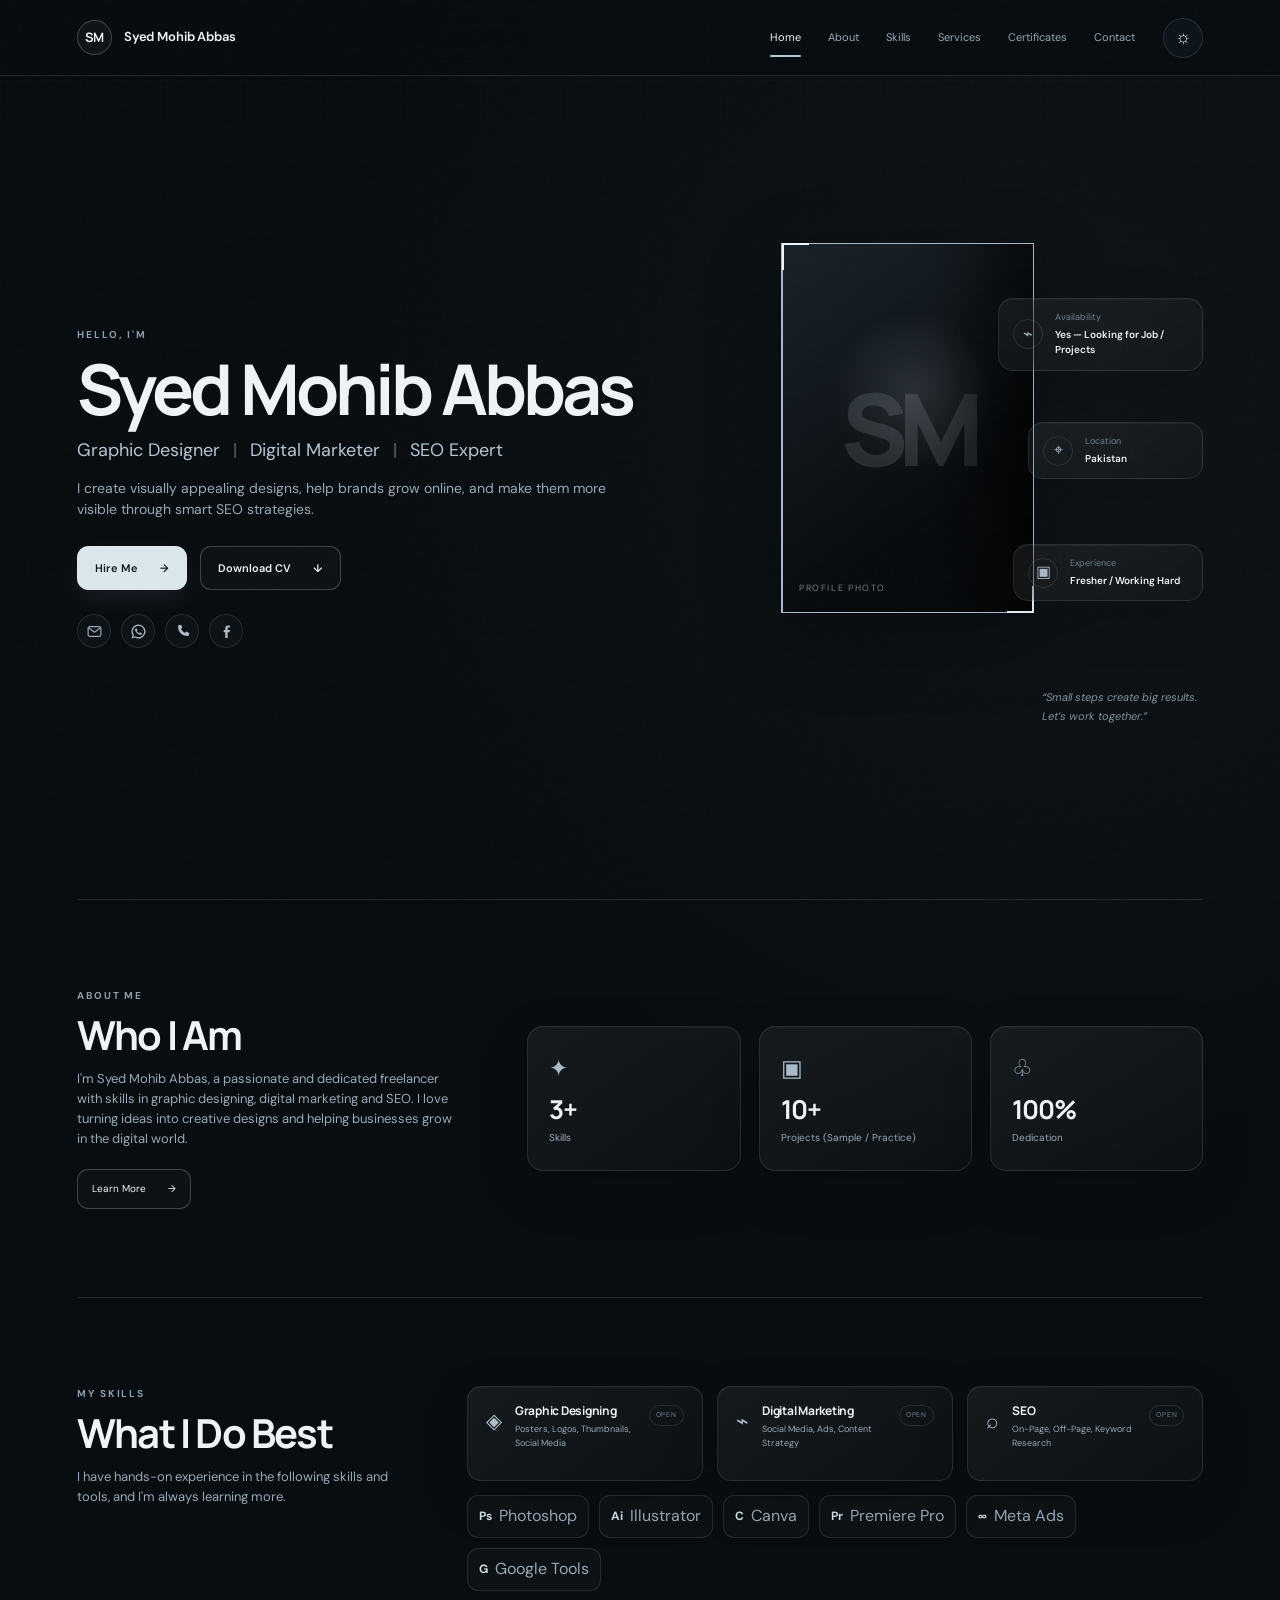
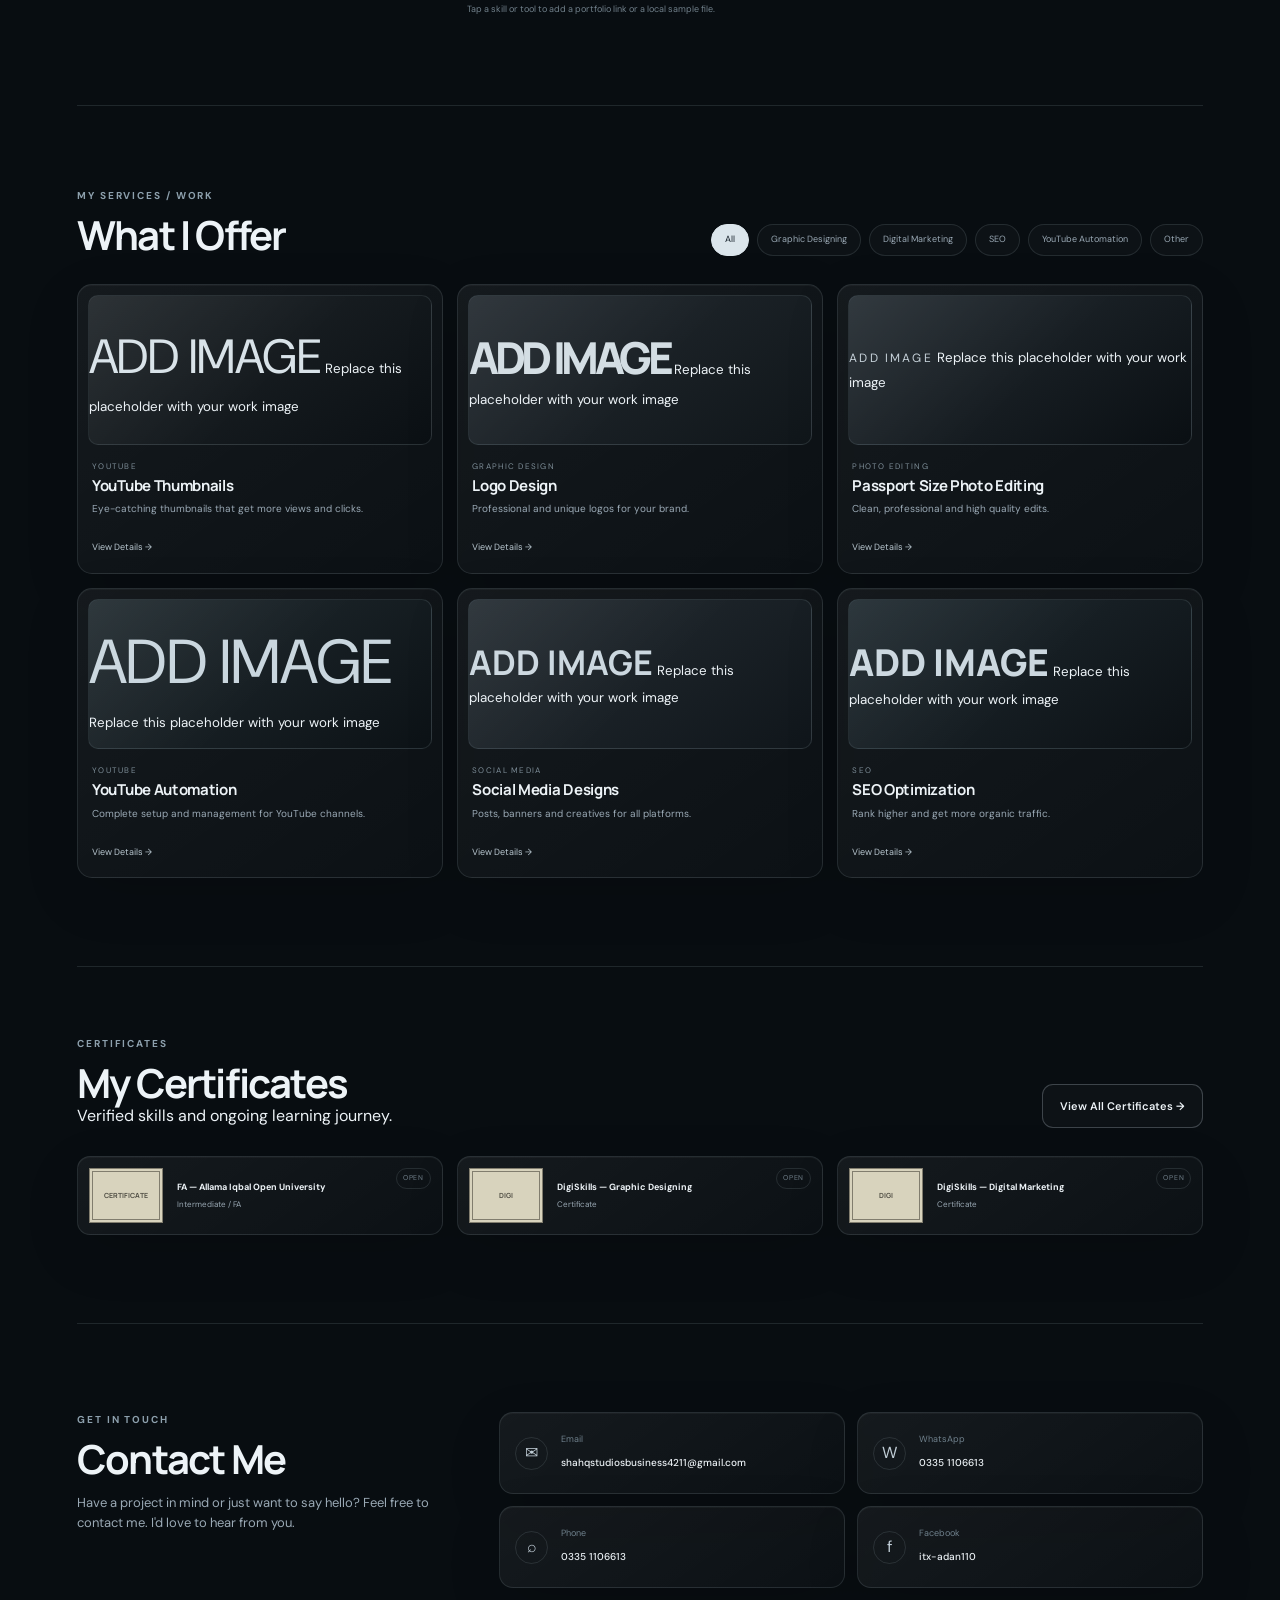
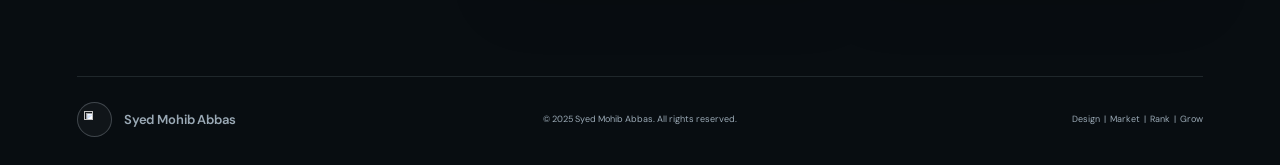
==== commit c78c7830: "Add files via upload" ====
--- a/index.html
+++ b/index.html
@@ -11,6 +11,7 @@
   <link rel="stylesheet" href="style.css">
 </head>
 <body>
+  <div class="scroll-progress" aria-hidden="true"></div>
   <div class="page-noise" aria-hidden="true"></div>
 
   <header class="site-header" id="top">
@@ -38,7 +39,7 @@
   </header>
 
   <main>
-    <section class="hero section" id="home">
+    <section class="hero section" id="home" data-scroll-depth>
       <div class="hero-copy reveal">
         <p class="eyebrow">HELLO, I'M</p>
         <h1>Syed Mohib Abbas</h1>
@@ -54,8 +55,11 @@
         </div>
 
         <div class="social-row">
-          <a class="social magnetic" href="mailto:shahqstudiosbusiness4211@gmail.com" aria-label="Gmail" title="Gmail">
-            <svg viewBox="0 0 24 24" aria-hidden="true"><path fill="#EA4335" d="M3.2 5.1A2.2 2.2 0 0 1 6.7 3.4L12 7.45l5.3-4.05a2.2 2.2 0 0 1 3.5 1.7v13.8a2.2 2.2 0 0 1-2.2 2.2h-2.3V9.2L12 13.1 7.7 9.2v11.9H5.2A2.2 2.2 0 0 1 3 18.9V5.1Z"/><path fill="#FBBC04" d="M3 5.1c0-.65.27-1.24.7-1.66L12 9.8l8.3-6.36c.43.42.7 1.01.7 1.66v1.1L12 12.8 3 6.2V5.1Z"/><path fill="#34A853" d="M3 6.2 7.7 9.7v11.1H5.2A2.2 2.2 0 0 1 3 18.6V6.2Z"/><path fill="#4285F4" d="m20.99 6.2-4.69 3.5v11.1h2.3a2.2 2.2 0 0 0 2.2-2.2V6.2Z"/></svg>
+          <a class="social magnetic gmail-social" href="mailto:shahqstudiosbusiness4211@gmail.com" aria-label="Gmail" title="Gmail">
+            <svg class="gmail-envelope" viewBox="0 0 24 24" aria-hidden="true">
+              <rect x="3" y="5" width="18" height="14" rx="2.5" fill="none" stroke="currentColor" stroke-width="1.7"/>
+              <path d="M4 7l8 6 8-6" fill="none" stroke="currentColor" stroke-width="1.7" stroke-linecap="round" stroke-linejoin="round"/>
+            </svg>
           </a>
           <a class="social magnetic" href="https://wa.me/923351106613" target="_blank" rel="noopener" aria-label="WhatsApp" title="WhatsApp">
             <svg viewBox="0 0 24 24" aria-hidden="true"><path fill="currentColor" d="M12 2.2a9.8 9.8 0 0 0-8.45 14.76L2.2 21.8l4.99-1.31A9.8 9.8 0 1 0 12 2.2Zm0 17.82a8 8 0 0 1-4.08-1.12l-.29-.17-2.96.78.79-2.89-.19-.3A8 8 0 1 1 12 20.02Zm4.39-5.99c-.24-.12-1.42-.7-1.64-.78-.22-.08-.38-.12-.54.12-.16.24-.62.78-.76.94-.14.16-.28.18-.52.06-.24-.12-1-.37-1.91-1.18-.71-.63-1.19-1.4-1.33-1.64-.14-.24-.01-.37.1-.49.11-.11.24-.28.36-.42.12-.14.16-.24.24-.4.08-.16.04-.3-.02-.42-.06-.12-.54-1.3-.74-1.78-.2-.48-.4-.41-.54-.42h-.46c-.16 0-.42.06-.64.3-.22.24-.84.82-.84 2s.86 2.32.98 2.48c.12.16 1.69 2.58 4.09 3.62.57.25 1.02.4 1.37.51.58.18 1.11.16 1.53.1.47-.07 1.42-.58 1.62-1.14.2-.56.2-1.04.14-1.14-.06-.1-.22-.16-.46-.28Z"/></svg>
@@ -97,7 +101,7 @@
       </div>
     </section>
 
-    <section class="section split-section" id="about">
+    <section class="section split-section" id="about" data-scroll-depth>
       <div class="section-intro reveal">
         <p class="eyebrow">ABOUT ME</p>
         <h2>Who I Am</h2>
@@ -129,7 +133,7 @@
       </div>
     </section>
 
-    <section class="section skills-section" id="skills">
+    <section class="section skills-section" id="skills" data-scroll-depth>
       <div class="section-intro reveal">
         <p class="eyebrow">MY SKILLS</p>
         <h2>What I Do Best</h2>
@@ -165,7 +169,7 @@
       </div>
     </section>
 
-    <section class="section services-section" id="services">
+    <section class="section services-section" id="services" data-scroll-depth>
       <div class="section-heading reveal">
         <div>
           <p class="eyebrow">MY SERVICES / WORK</p>
@@ -262,7 +266,7 @@
       </div>
     </section>
 
-    <section class="section certificates-section" id="certificates">
+    <section class="section certificates-section" id="certificates" data-scroll-depth>
       <div class="section-heading reveal">
         <div>
           <p class="eyebrow">CERTIFICATES</p>
@@ -279,7 +283,7 @@
       </div>
     </section>
 
-    <section class="section contact-section" id="contact">
+    <section class="section contact-section" id="contact" data-scroll-depth>
       <div class="section-intro reveal">
         <p class="eyebrow">GET IN TOUCH</p>
         <h2>Contact Me</h2>
@@ -305,7 +309,10 @@
   </main>
 
   <footer class="footer">
-    <a class="brand" href="#top"><span class="brand-mark">SM</span><span class="brand-name">Syed Mohib Abbas</span></a>
+    <a class="brand" href="#top"><span class="brand-mark logo-switch" aria-hidden="true">
+              <img class="theme-logo theme-logo-dark" src="dark theme.png" alt="">
+              <img class="theme-logo theme-logo-light" src="light theme.png" alt="">
+            </span><span class="brand-name">Syed Mohib Abbas</span></a>
     <p>© 2025 Syed Mohib Abbas. All rights reserved.</p>
     <span>Design&nbsp; | &nbsp;Market&nbsp; | &nbsp;Rank&nbsp; | &nbsp;Grow</span>
   </footer>
--- a/style.css
+++ b/style.css
@@ -578,3 +578,142 @@
   .hire-contact-grid{grid-template-columns:1fr}
   .certificate-gallery .certificate-placeholder:nth-child(3){width:100%;grid-column:auto}
 }
+
+
+/* =========================================================
+   THEME-AWARE BRAND LOGOS
+========================================================= */
+.brand-mark.logo-switch{
+  position:relative;
+  overflow:hidden;
+  padding:6px;
+  isolation:isolate;
+}
+.theme-logo{
+  position:absolute;
+  inset:6px;
+  width:calc(100% - 12px);
+  height:calc(100% - 12px);
+  object-fit:contain;
+  display:block;
+  transition:opacity .45s var(--ease), transform .55s var(--ease), filter .45s ease;
+}
+.theme-logo-dark{opacity:1;transform:scale(1) rotate(0)}
+.theme-logo-light{opacity:0;transform:scale(.72) rotate(-12deg)}
+[data-theme="light"] .theme-logo-dark{opacity:0;transform:scale(.72) rotate(12deg)}
+[data-theme="light"] .theme-logo-light{opacity:1;transform:scale(1) rotate(0)}
+.brand:hover .theme-logo-dark,
+.brand:hover .theme-logo-light{transform:scale(1.06) rotate(0)}
+.logo-switch.is-changing .theme-logo-dark{transform:scale(.72) rotate(-18deg)}
+.logo-switch.is-changing .theme-logo-light{transform:scale(.72) rotate(18deg)}
+
+/* Monochrome Gmail/envelope icon — keeps the visual language consistent. */
+.gmail-social{color:var(--muted)}
+.gmail-envelope{width:17px;height:17px;display:block}
+.gmail-social:hover{color:var(--text)}
+
+/* =========================================================
+   SMOOTH MOTION / HERO MICRO-INTERACTIONS
+========================================================= */
+html{scroll-behavior:auto}
+body{scroll-behavior:smooth}
+.hero-visual .availability-card,
+.hero-visual .location,
+.hero-visual .experience,
+.hero-visual .portrait-frame{
+  cursor:pointer;
+  will-change:transform;
+}
+.hero-visual .availability-card,
+.hero-visual .location,
+.hero-visual .experience{
+  transition:
+    transform .45s var(--ease),
+    border-color .3s ease,
+    box-shadow .45s var(--ease),
+    background .3s ease;
+}
+.hero-visual .availability-card:hover,
+.hero-visual .location:hover,
+.hero-visual .experience:hover{
+  transform:translate3d(-7px,-4px,0) scale(1.015);
+  border-color:var(--line-strong);
+  box-shadow:0 22px 60px rgba(0,0,0,.18),inset 0 1px 0 rgba(255,255,255,.06);
+}
+.hero-visual .portrait-frame{
+  transition:transform .7s var(--ease),box-shadow .5s ease,border-color .3s ease;
+}
+.hero-visual .portrait-frame:hover{
+  transform:translate3d(0,-5px,0) scale(1.008);
+}
+.hero-visual .mini-icon{
+  transition:transform .5s var(--ease),background .3s ease,color .3s ease;
+}
+.hero-visual .hero-pulse .mini-icon{
+  animation:heroIconPulse .7s var(--ease);
+}
+.hero-visual .hero-pulse{
+  animation:heroCardPulse .7s var(--ease);
+}
+@keyframes heroIconPulse{
+  0%{transform:scale(1) rotate(0)}
+  35%{transform:scale(1.22) rotate(-8deg)}
+  70%{transform:scale(.92) rotate(8deg)}
+  100%{transform:scale(1) rotate(0)}
+}
+@keyframes heroCardPulse{
+  0%{box-shadow:0 18px 55px rgba(0,0,0,.12),inset 0 1px 0 rgba(255,255,255,.035)}
+  40%{box-shadow:0 0 0 5px rgba(190,208,220,.08),0 25px 65px rgba(0,0,0,.18)}
+  100%{box-shadow:0 18px 55px rgba(0,0,0,.12),inset 0 1px 0 rgba(255,255,255,.035)}
+}
+
+/* Scroll progress line */
+.scroll-progress{
+  position:fixed;
+  top:0;left:0;
+  width:100%;height:2px;
+  z-index:1000;
+  pointer-events:none;
+  transform-origin:left center;
+  transform:scaleX(0);
+  background:var(--accent-strong);
+  box-shadow:0 0 14px rgba(219,231,239,.25);
+}
+
+/* Subtle pointer glow, hidden on touch devices. */
+.pointer-glow{
+  position:fixed;
+  width:260px;height:260px;
+  border-radius:50%;
+  pointer-events:none;
+  z-index:-1;
+  opacity:0;
+  transform:translate(-50%,-50%);
+  background:radial-gradient(circle,rgba(180,202,216,.075),transparent 68%);
+  transition:opacity .25s ease;
+}
+@media (pointer:fine){
+  body.pointer-active .pointer-glow{opacity:1}
+}
+
+/* Section depth while scrolling */
+.section,.site-header,.footer{
+  transform:translateZ(0);
+}
+[data-scroll-depth]{
+  will-change:transform,opacity;
+}
+
+/* Better focus/tap feedback for every round hero/social control. */
+.social,.theme-toggle,.back-top,.brand-mark{
+  -webkit-tap-highlight-color:transparent;
+}
+.social:active,.theme-toggle:active,.back-top:active{
+  transform:scale(.9)!important;
+}
+@media (prefers-reduced-motion:reduce){
+  html{scroll-behavior:auto}
+  .theme-logo,.hero-visual .availability-card,.hero-visual .location,
+  .hero-visual .experience,.hero-visual .portrait-frame{transition:none}
+  .pointer-glow,.scroll-progress{display:none}
+}
